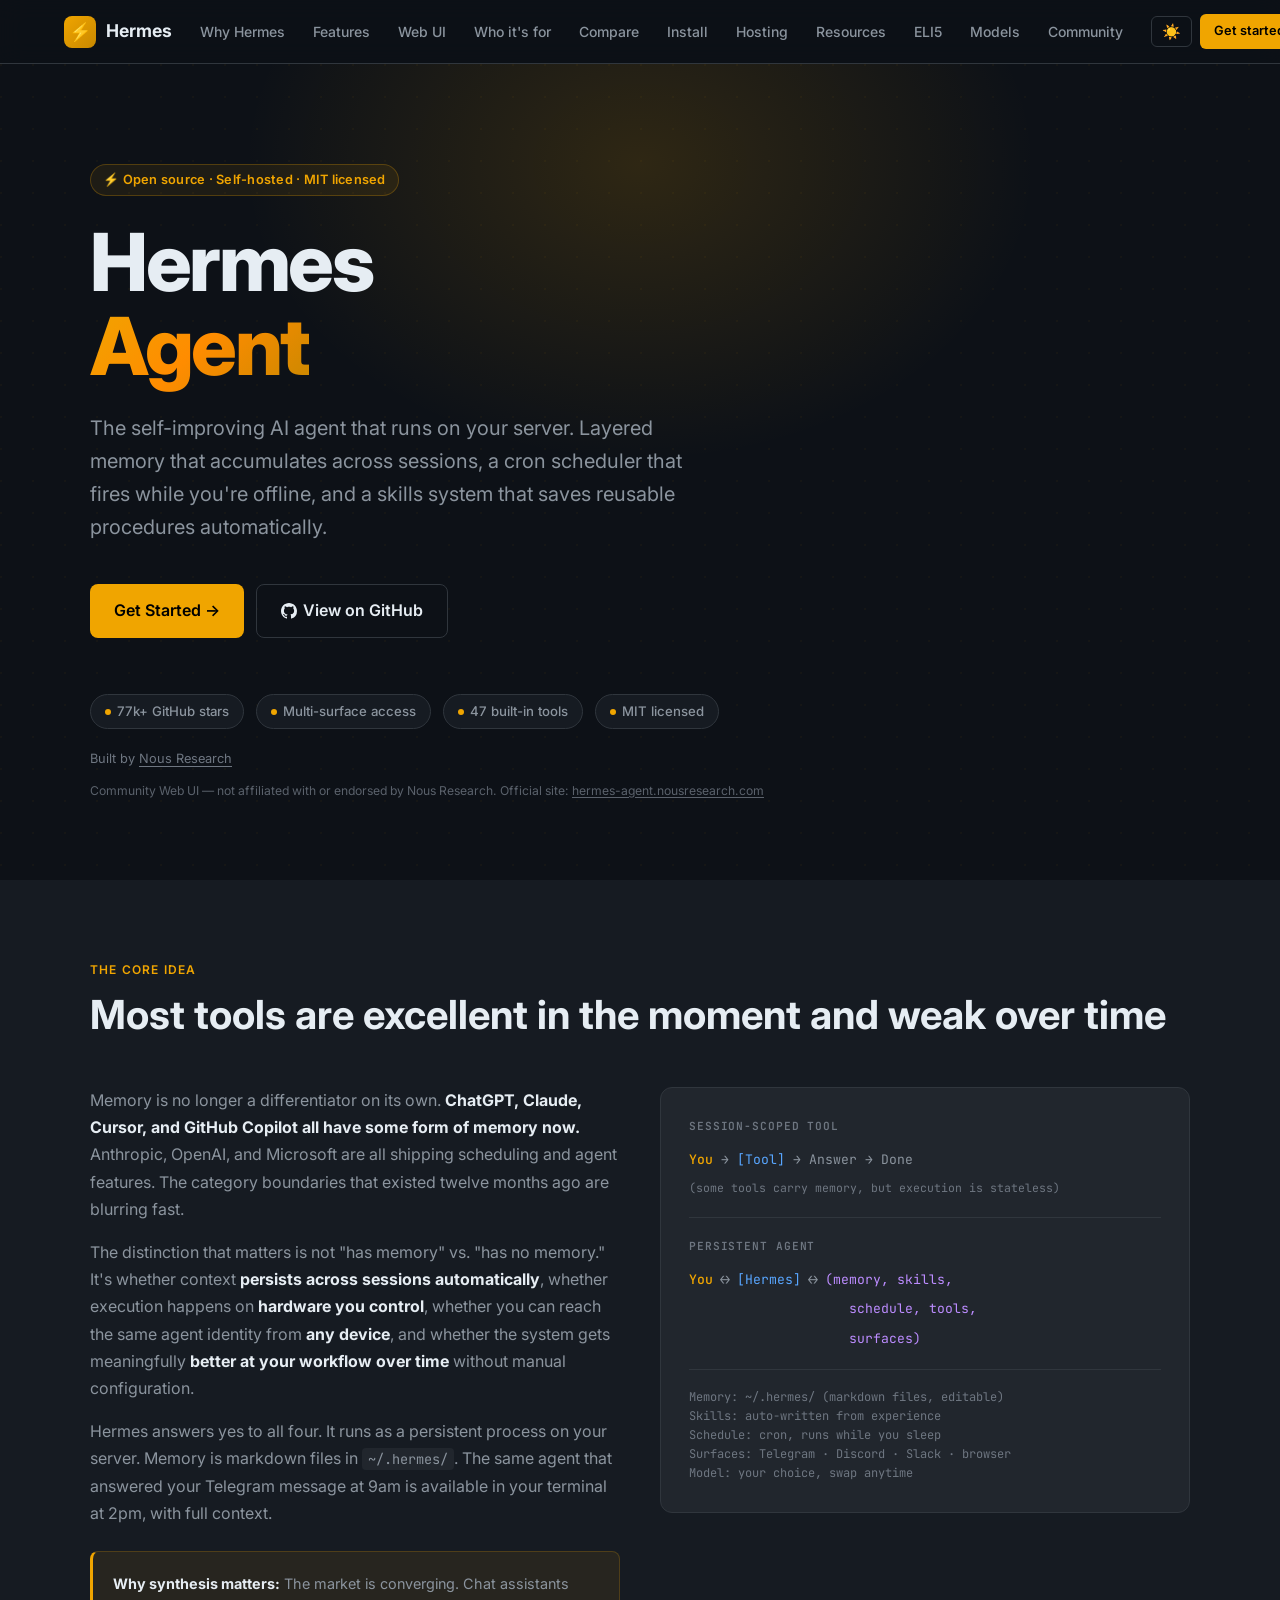
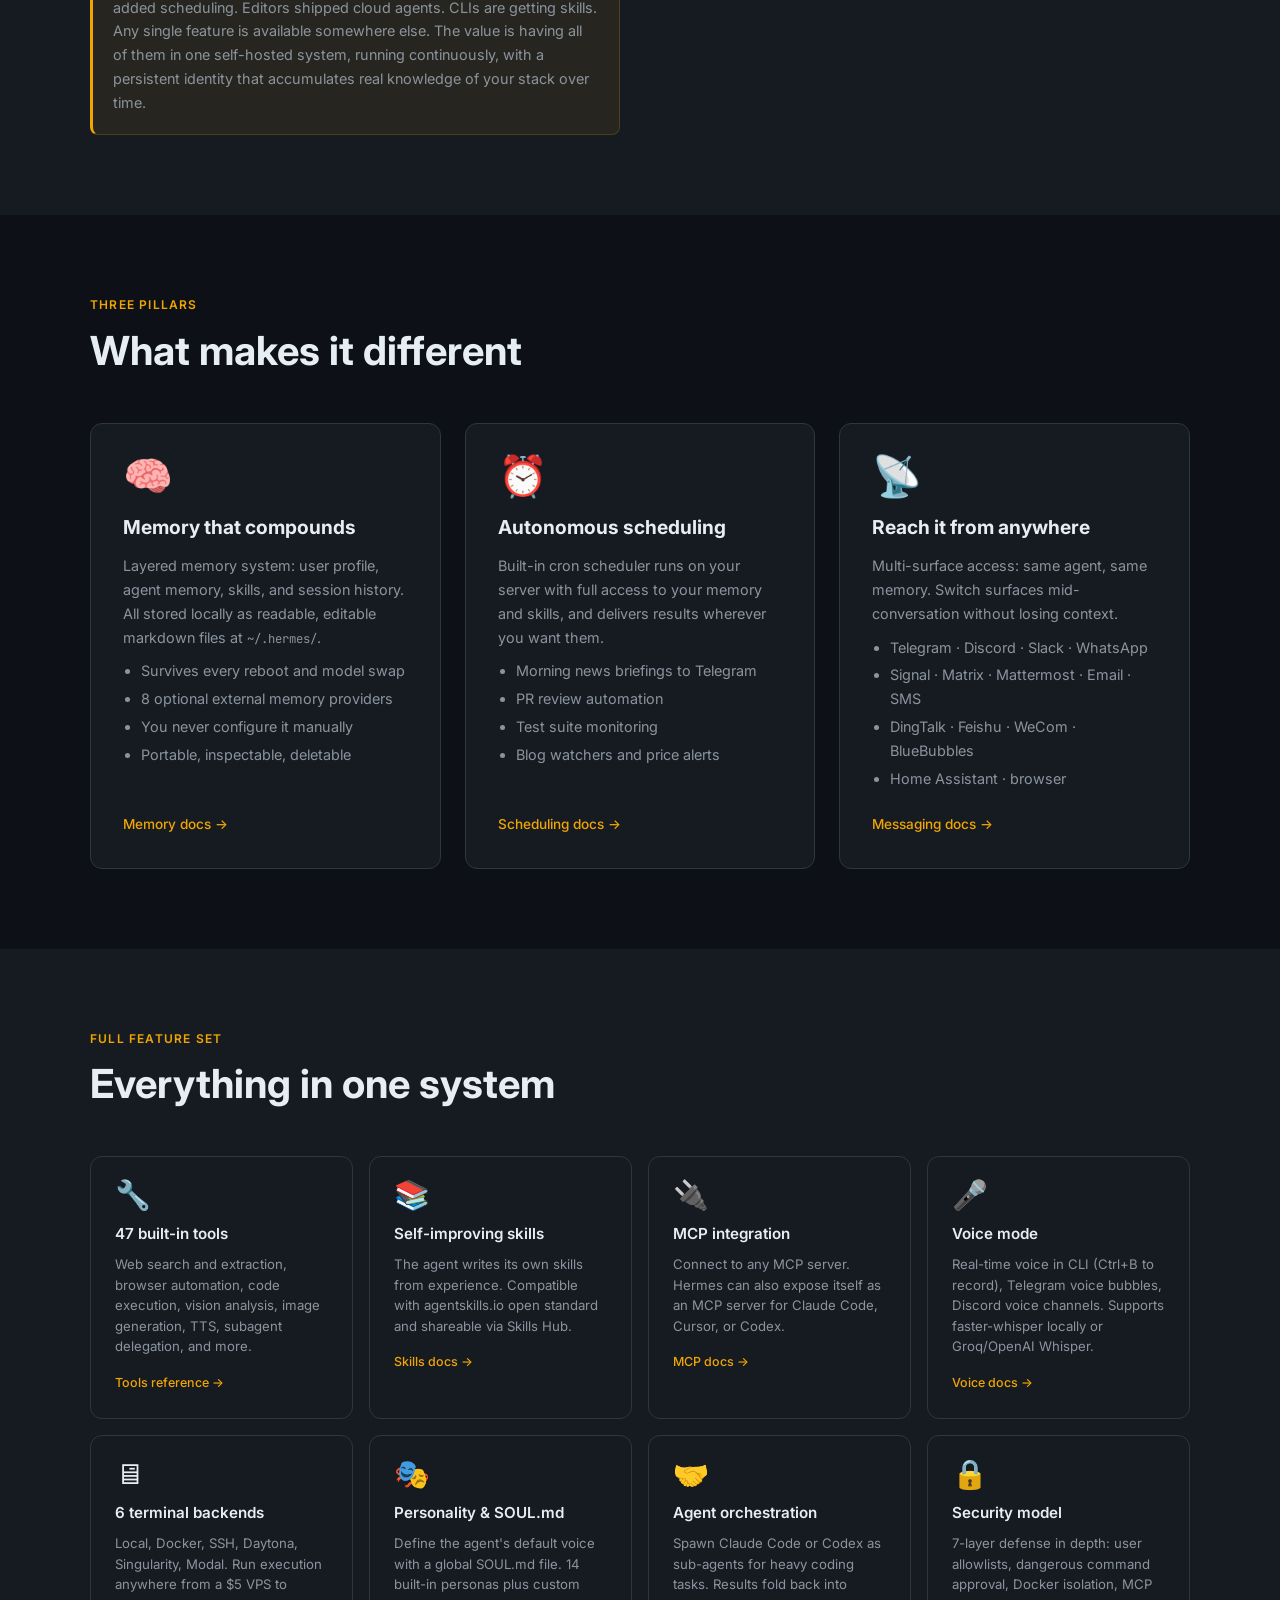
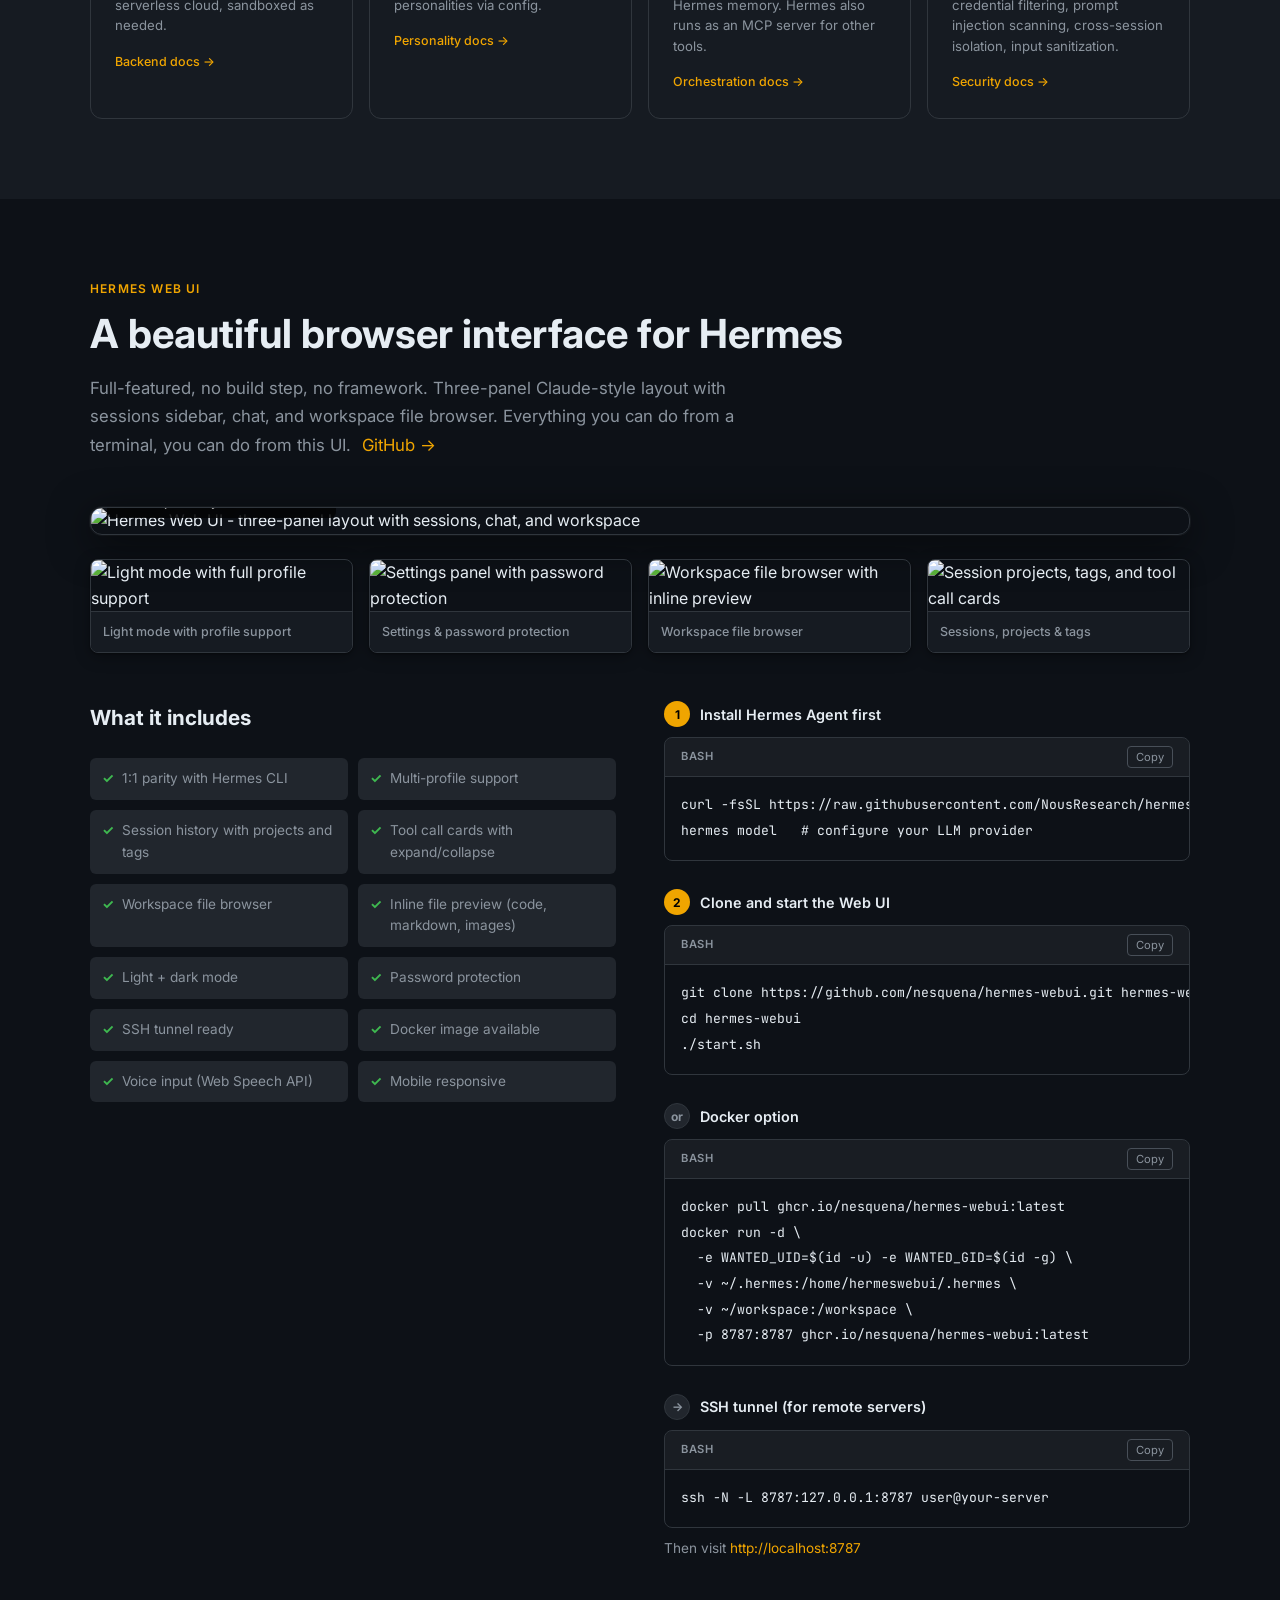
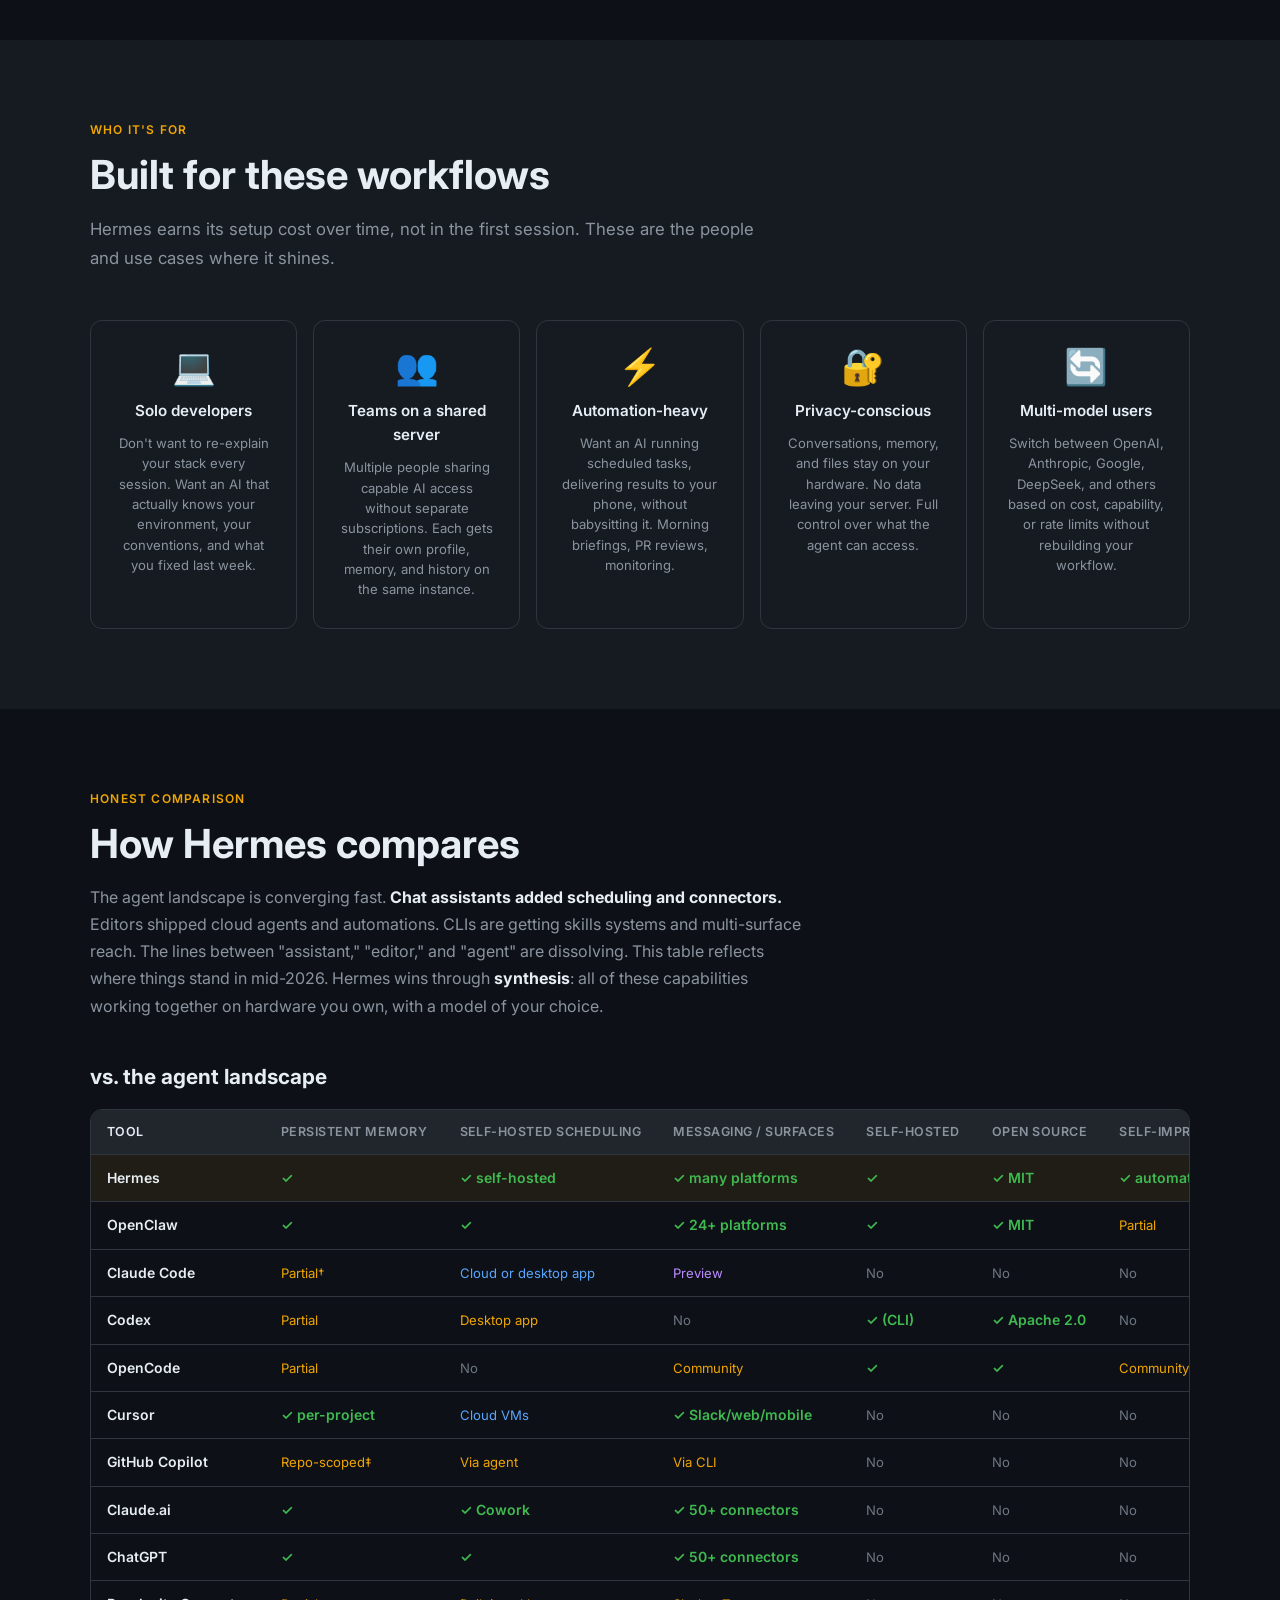
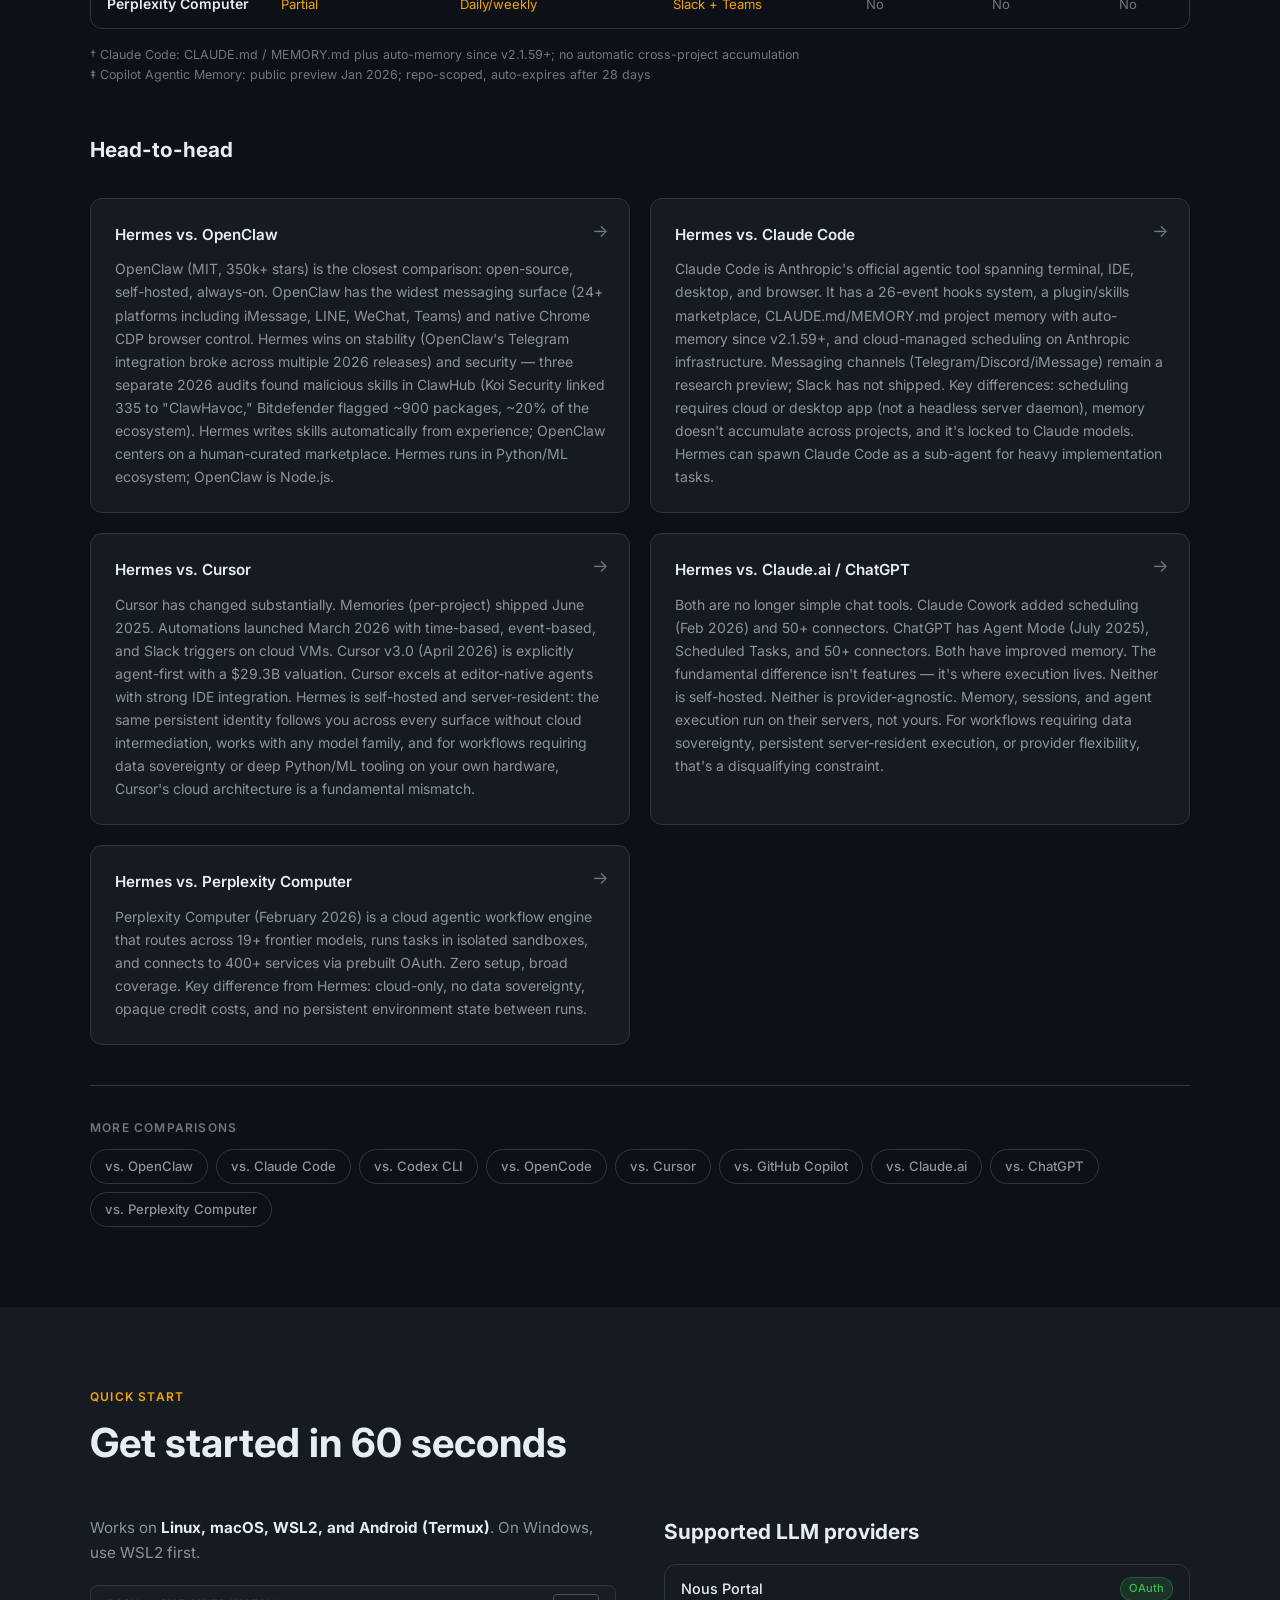
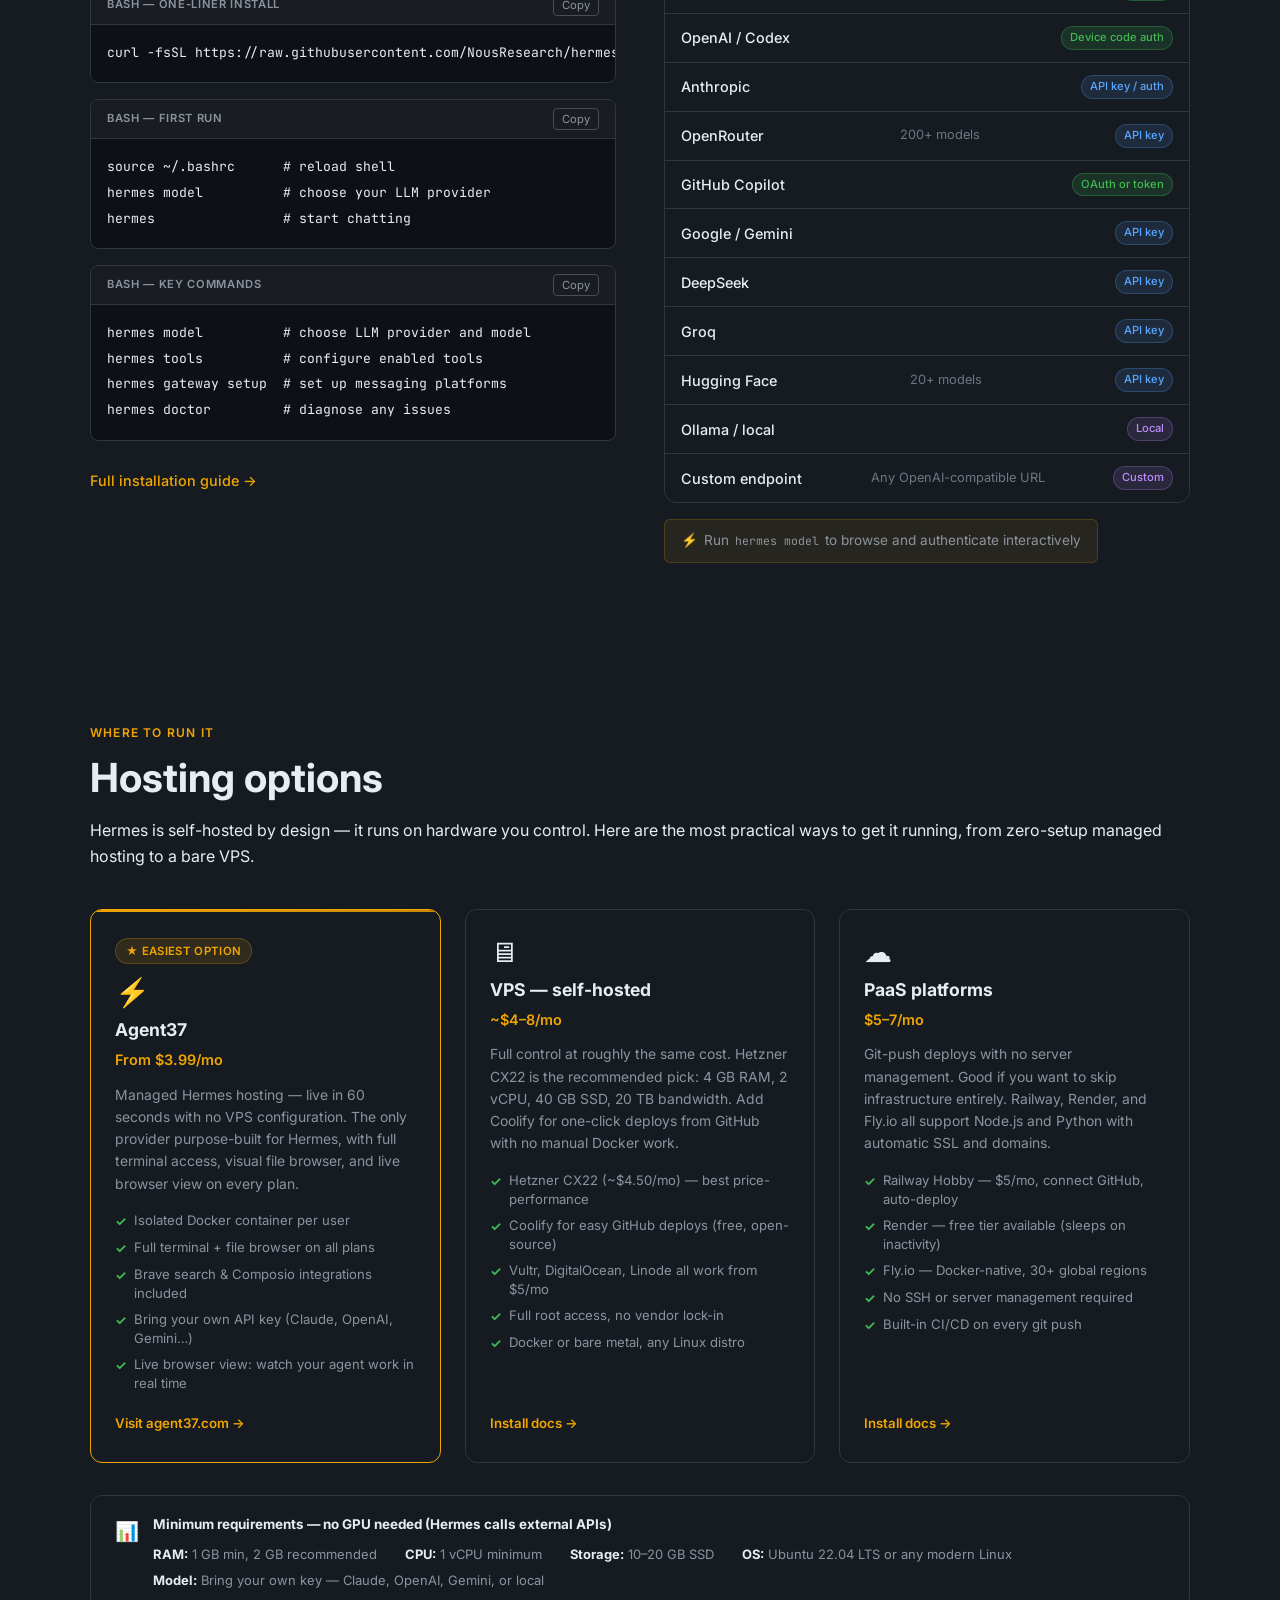
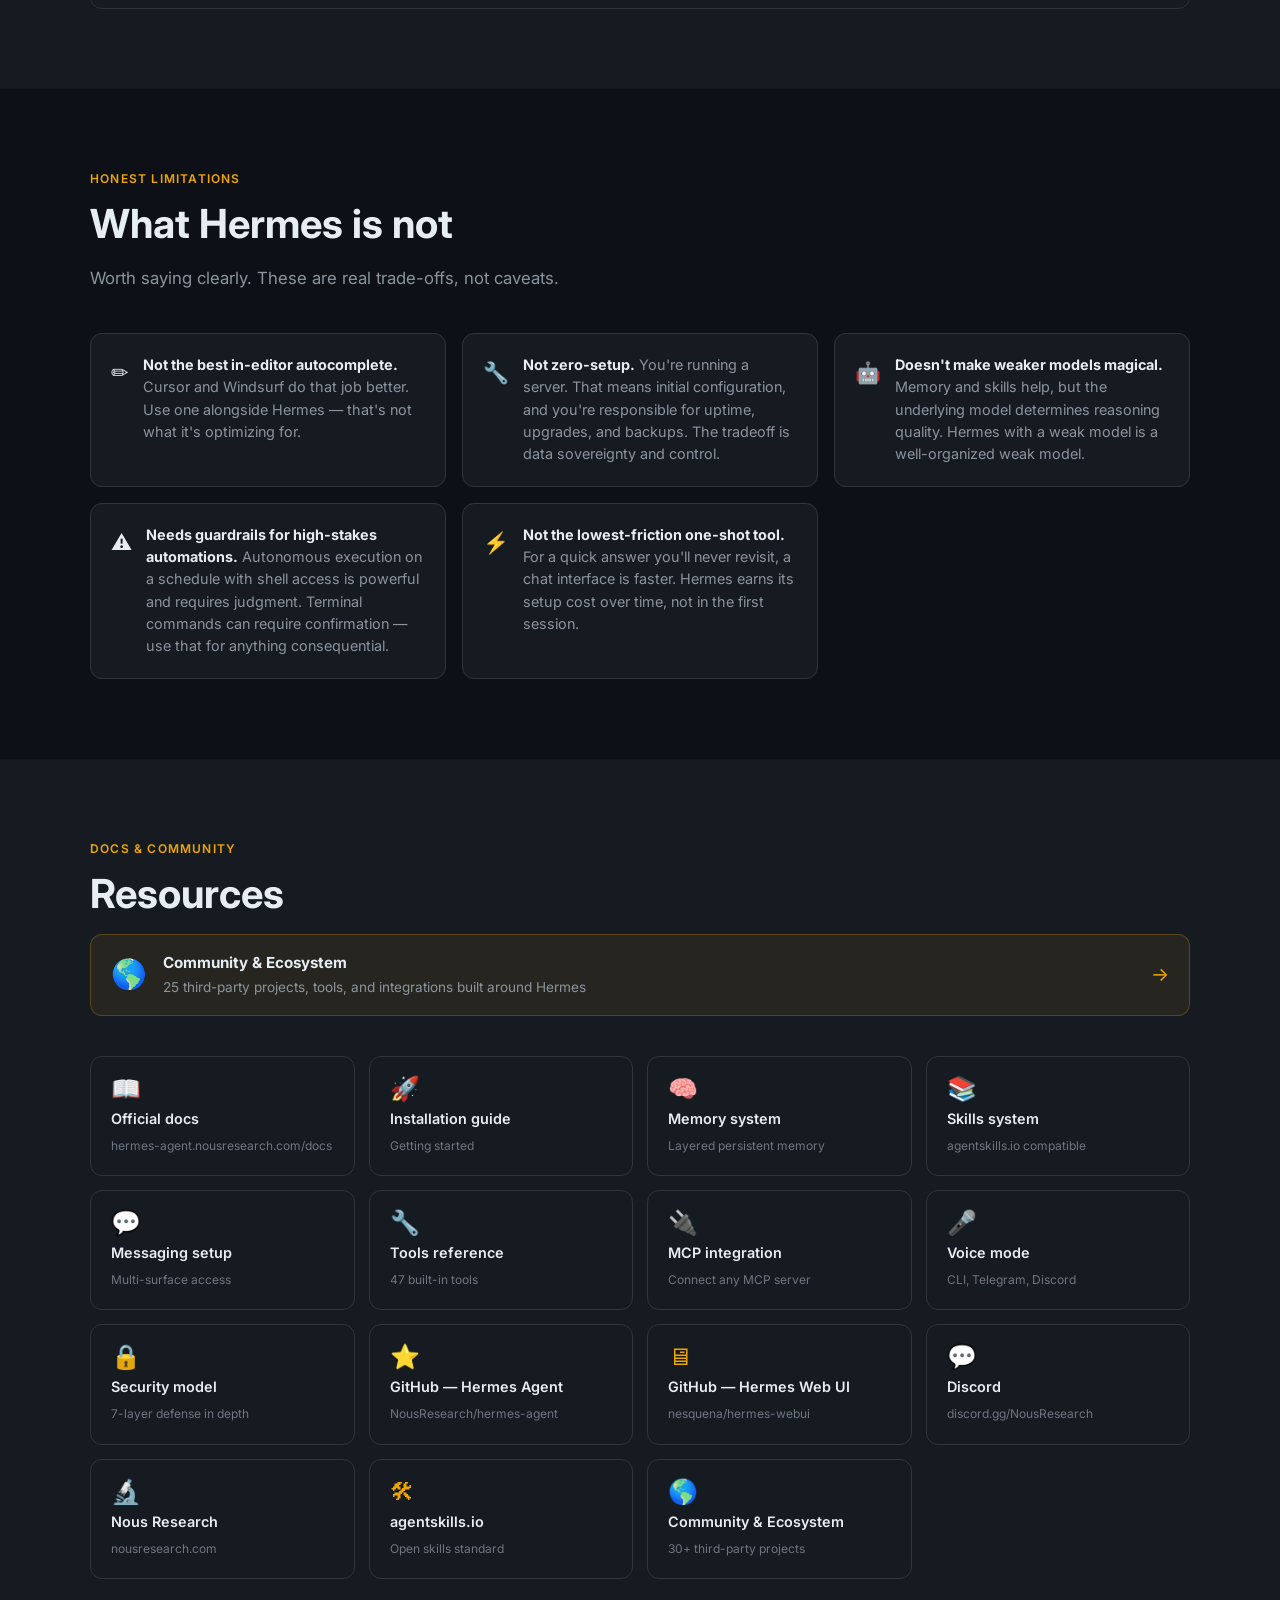
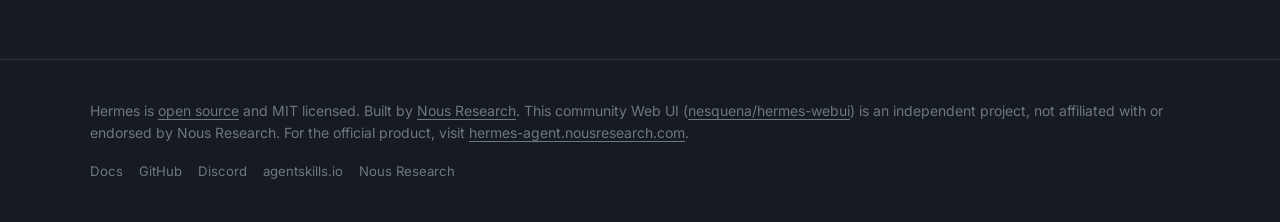
==== index.html @ d598577c "gh-pages: update star counts, add 3 new projects, fix models rankings index.html: - Hero badge: 56k+" ====
<!DOCTYPE html>
<html lang="en" data-theme="dark">
<head>
  <script>
    // Canonical URL: strip trailing index.html so links always show the clean path
    (function(){
      var p = window.location.pathname;
      if (p.endsWith('/index.html')) {
        var clean = p.slice(0, p.length - 'index.html'.length);
        window.history.replaceState(null, '', clean + window.location.search + window.location.hash);
      }
    })();
  </script>
  <meta charset="UTF-8" />
  <meta name="viewport" content="width=device-width, initial-scale=1.0" />
  <title>Hermes — Community Web UI</title>
  <meta name="description" content="Persistent memory, autonomous scheduling, and multi-surface access — all on hardware you control. Open source, self-hosted AI agent." />
  <meta property="og:title" content="Hermes — Community Web UI (unofficial)" />
  <meta property="og:description" content="Persistent memory, autonomous scheduling, and multi-surface access — all on hardware you control." />
  <meta property="og:type" content="website" />
  <meta property="og:url" content="https://nesquena.github.io/hermes-webui/" />
  <meta property="og:image" content="https://nesquena.github.io/hermes-webui/images/ui-hero.png" />
  <meta name="twitter:card" content="summary_large_image" />
  <meta name="twitter:title" content="Hermes — The self-improving AI agent" />
  <meta name="twitter:description" content="Persistent memory, autonomous scheduling, and multi-surface access — all on hardware you control." />
  <meta name="twitter:image" content="https://nesquena.github.io/hermes-webui/images/ui-hero.png" />
  <meta name="theme-color" content="#0d1117" media="(prefers-color-scheme: dark)" />
  <meta name="theme-color" content="#ffffff" media="(prefers-color-scheme: light)" />
  <link rel="icon" href="data:image/svg+xml,<svg xmlns='http://www.w3.org/2000/svg' viewBox='0 0 100 100'><text y='.9em' font-size='90'>⚡</text></svg>" />
  <link rel="canonical" href="https://nesquena.github.io/hermes-webui/" />
  <link rel="preconnect" href="https://fonts.googleapis.com" />
  <link rel="preconnect" href="https://fonts.gstatic.com" crossorigin />
  <link href="https://fonts.googleapis.com/css2?family=Inter:wght@300;400;500;600;700;800&family=JetBrains+Mono:wght@400;500&display=swap" rel="stylesheet" />
  <link rel="stylesheet" href="https://cdnjs.cloudflare.com/ajax/libs/highlight.js/11.9.0/styles/github-dark.min.css" id="hljs-theme" />
  <script src="https://cdnjs.cloudflare.com/ajax/libs/highlight.js/11.9.0/highlight.min.js"></script>
  <script src="https://cdnjs.cloudflare.com/ajax/libs/highlight.js/11.9.0/languages/bash.min.js"></script>
  <style>
    /* ===== CSS VARIABLES ===== */
    :root {
      --bg-primary: #0d1117;
      --bg-secondary: #161b22;
      --bg-tertiary: #21262d;
      --bg-card: #161b22;
      --bg-card-hover: #1c2128;
      --border: #30363d;
      --border-hover: #484f58;
      --text-primary: #e6edf3;
      --text-secondary: #8b949e;
      --text-muted: #6e7681;
      --accent: #f0a500;
      --accent-dim: #c88800;
      --accent-glow: rgba(240, 165, 0, 0.15);
      --accent-subtle: rgba(240, 165, 0, 0.08);
      --green: #3fb950;
      --red: #f85149;
      --blue: #58a6ff;
      --purple: #bc8cff;
      --nav-height: 64px;
      --radius: 8px;
      --radius-lg: 12px;
      --shadow: 0 1px 3px rgba(0,0,0,0.4), 0 4px 16px rgba(0,0,0,0.3);
      --shadow-lg: 0 8px 32px rgba(0,0,0,0.5);
      --shadow-screenshot: 0 8px 40px rgba(0,0,0,0.6), 0 0 0 1px rgba(255,255,255,0.05);
    }

    [data-theme="light"] {
      --bg-primary: #ffffff;
      --bg-secondary: #f6f8fa;
      --bg-tertiary: #eaeef2;
      --bg-card: #ffffff;
      --bg-card-hover: #f6f8fa;
      --border: #d0d7de;
      --border-hover: #9198a1;
      --text-primary: #1f2328;
      --text-secondary: #656d76;
      --text-muted: #9198a1;
      --accent: #c07800;
      --accent-dim: #a06000;
      --accent-glow: rgba(192, 120, 0, 0.12);
      --accent-subtle: rgba(192, 120, 0, 0.06);
      --green: #1a7f37;
      --red: #cf222e;
      --blue: #0969da;
      --purple: #7c3aed;
      --shadow: 0 1px 3px rgba(0,0,0,0.1), 0 4px 16px rgba(0,0,0,0.06);
      --shadow-lg: 0 8px 32px rgba(0,0,0,0.12);
      --shadow-screenshot: 0 8px 40px rgba(0,0,0,0.15), 0 0 0 1px rgba(0,0,0,0.06);
    }

    /* ===== RESET & BASE ===== */
    *, *::before, *::after { box-sizing: border-box; margin: 0; padding: 0; }
    html { scroll-behavior: smooth; font-size: 16px; overflow-x: hidden; }
    body {
      font-family: 'Inter', -apple-system, BlinkMacSystemFont, 'Segoe UI', sans-serif;
      background: var(--bg-primary);
      color: var(--text-primary);
      line-height: 1.6;
      transition: background 0.2s ease, color 0.2s ease;
      -webkit-font-smoothing: antialiased;
    }
    a { color: var(--accent); text-decoration: none; transition: color 0.15s; }
    a:hover { color: var(--accent-dim); }
    img { max-width: 100%; }

    /* ===== SCROLLBAR ===== */
    ::-webkit-scrollbar { width: 6px; height: 6px; }
    ::-webkit-scrollbar-track { background: var(--bg-secondary); }
    ::-webkit-scrollbar-thumb { background: var(--border); border-radius: 3px; }
    ::-webkit-scrollbar-thumb:hover { background: var(--border-hover); }

    /* ===== NAVIGATION ===== */
    #nav {
      position: fixed;
      top: 0; left: 0; right: 0;
      height: var(--nav-height);
      background: rgba(13, 17, 23, 0.92);
      backdrop-filter: blur(12px);
      -webkit-backdrop-filter: blur(12px);
      border-bottom: 1px solid var(--border);
      z-index: 1000;
      transition: background 0.2s;
    }
    [data-theme="light"] #nav {
      background: rgba(255,255,255,0.92);
    }
    .nav-inner {
      max-width: 1200px;
      margin: 0 auto;
      padding: 0 24px;
      height: 100%;
      display: flex;
      align-items: center;
      justify-content: space-between;
      gap: 16px;
    }
    .nav-logo {
      display: flex;
      align-items: center;
      gap: 10px;
      font-weight: 700;
      font-size: 1.1rem;
      color: var(--text-primary);
      text-decoration: none;
      flex-shrink: 0;
    }
    .nav-logo-icon {
      width: 32px; height: 32px;
      background: linear-gradient(135deg, var(--accent), var(--accent-dim));
      border-radius: 8px;
      display: flex;
      align-items: center;
      justify-content: center;
      font-size: 18px;
      line-height: 1;
    }
    .nav-links {
      display: flex;
      align-items: center;
      gap: 4px;
      list-style: none;
    }
    .nav-links a {
      color: var(--text-secondary);
      font-size: 0.875rem;
      font-weight: 500;
      padding: 6px 12px;
      border-radius: 6px;
      transition: color 0.15s, background 0.15s;
      white-space: nowrap;
    }
    .nav-links a:hover {
      color: var(--text-primary);
      background: var(--bg-tertiary);
    }
    .nav-actions {
      display: flex;
      align-items: center;
      gap: 8px;
      flex-shrink: 0;
    }
    .btn-theme {
      background: none;
      border: 1px solid var(--border);
      color: var(--text-secondary);
      cursor: pointer;
      padding: 7px 10px;
      border-radius: 6px;
      font-size: 15px;
      line-height: 1;
      transition: border-color 0.15s, color 0.15s, background 0.15s;
    }
    .btn-theme:hover {
      border-color: var(--border-hover);
      color: var(--text-primary);
      background: var(--bg-tertiary);
    }
    .btn-nav-cta {
      background: var(--accent);
      color: #000;
      font-size: 0.8rem;
      font-weight: 600;
      padding: 7px 14px;
      border-radius: 6px;
      border: none;
      cursor: pointer;
      text-decoration: none;
      display: inline-block;
      transition: background 0.15s, transform 0.1s;
      white-space: nowrap;
    }
    .btn-nav-cta:hover { background: var(--accent-dim); color: #000; transform: translateY(-1px); }

    /* Hamburger */
    .hamburger {
      display: none;
      flex-direction: column;
      gap: 5px;
      cursor: pointer;
      padding: 6px;
      border: 1px solid var(--border);
      border-radius: 6px;
      background: none;
      transition: border-color 0.15s;
    }
    .hamburger:hover { border-color: var(--border-hover); }
    .hamburger span {
      display: block;
      width: 20px; height: 2px;
      background: var(--text-secondary);
      border-radius: 2px;
      transition: transform 0.2s, opacity 0.2s;
    }
    .hamburger.open span:nth-child(1) { transform: translateY(7px) rotate(45deg); }
    .hamburger.open span:nth-child(2) { opacity: 0; }
    .hamburger.open span:nth-child(3) { transform: translateY(-7px) rotate(-45deg); }

    /* Mobile menu */
    #mobile-menu {
      display: none;
      position: fixed;
      top: var(--nav-height);
      left: 0; right: 0;
      background: var(--bg-secondary);
      border-bottom: 1px solid var(--border);
      padding: 16px 24px;
      z-index: 999;
      flex-direction: column;
      gap: 4px;
    }
    #mobile-menu.open { display: flex; }
    #mobile-menu a {
      color: var(--text-secondary);
      font-size: 0.95rem;
      font-weight: 500;
      padding: 10px 12px;
      border-radius: 6px;
      transition: color 0.15s, background 0.15s;
    }
    #mobile-menu a:hover {
      color: var(--text-primary);
      background: var(--bg-tertiary);
    }

    /* ===== LAYOUT ===== */
    main { padding-top: var(--nav-height); }
    .section {
      padding: 80px 24px;
    }
    .section-alt { background: var(--bg-secondary); }
    .container {
      max-width: 1100px;
      margin: 0 auto;
    }
    .section-label {
      font-size: 0.75rem;
      font-weight: 600;
      letter-spacing: 0.1em;
      text-transform: uppercase;
      color: var(--accent);
      margin-bottom: 12px;
    }
    .section-title {
      font-size: clamp(1.75rem, 4vw, 2.5rem);
      font-weight: 700;
      line-height: 1.2;
      color: var(--text-primary);
      margin-bottom: 16px;
    }
    .section-body {
      font-size: 1.05rem;
      color: var(--text-secondary);
      max-width: 680px;
      line-height: 1.7;
    }

    /* ===== HERO ===== */
    #hero {
      padding: 100px 24px 80px;
      background: var(--bg-primary);
      position: relative;
      overflow: hidden;
    }
    #hero::before {
      content: '';
      position: absolute;
      top: -200px; left: 50%;
      transform: translateX(-50%);
      width: 800px; height: 600px;
      background: radial-gradient(ellipse at center, var(--accent-glow) 0%, transparent 70%);
      pointer-events: none;
    }
    /* Subtle grid pattern */
    #hero::after {
      content: '';
      position: absolute;
      inset: 0;
      background-image: radial-gradient(circle at 1px 1px, rgba(240, 165, 0, 0.04) 1px, transparent 0);
      background-size: 32px 32px;
      pointer-events: none;
    }
    [data-theme="light"] #hero::after {
      background-image: radial-gradient(circle at 1px 1px, rgba(192, 120, 0, 0.06) 1px, transparent 0);
    }
    .hero-inner {
      max-width: 1100px;
      margin: 0 auto;
      position: relative;
      z-index: 1;
    }
    .hero-eyebrow {
      display: inline-flex;
      align-items: center;
      gap: 8px;
      background: var(--accent-subtle);
      border: 1px solid rgba(240, 165, 0, 0.25);
      color: var(--accent);
      font-size: 0.8rem;
      font-weight: 600;
      padding: 5px 12px;
      border-radius: 100px;
      margin-bottom: 24px;
      letter-spacing: 0.02em;
    }
    .hero-title {
      font-size: clamp(2.8rem, 7vw, 5rem);
      font-weight: 800;
      line-height: 1.05;
      letter-spacing: -0.03em;
      color: var(--text-primary);
      margin-bottom: 24px;
    }
    .hero-title .accent {
      background: linear-gradient(135deg, var(--accent) 0%, #ff8c00 50%, var(--accent-dim) 100%);
      -webkit-background-clip: text;
      -webkit-text-fill-color: transparent;
      background-clip: text;
    }
    .hero-sub {
      font-size: clamp(1.05rem, 2.5vw, 1.25rem);
      color: var(--text-secondary);
      max-width: 620px;
      line-height: 1.65;
      margin-bottom: 40px;
    }
    .hero-ctas {
      display: flex;
      flex-wrap: wrap;
      gap: 12px;
      margin-bottom: 56px;
    }
    .btn-primary {
      display: inline-flex;
      align-items: center;
      gap: 6px;
      background: var(--accent);
      color: #000;
      font-weight: 600;
      font-size: 1rem;
      padding: 13px 24px;
      border-radius: 8px;
      transition: background 0.15s, transform 0.1s, box-shadow 0.15s;
      box-shadow: 0 0 0 0 var(--accent-glow);
    }
    .btn-primary:hover {
      background: var(--accent-dim);
      color: #000;
      transform: translateY(-2px);
      box-shadow: 0 0 24px var(--accent-glow);
    }
    .btn-secondary {
      display: inline-flex;
      align-items: center;
      gap: 6px;
      background: transparent;
      color: var(--text-primary);
      font-weight: 600;
      font-size: 1rem;
      padding: 13px 24px;
      border-radius: 8px;
      border: 1px solid var(--border);
      transition: border-color 0.15s, background 0.15s, transform 0.1s;
    }
    .btn-secondary:hover {
      border-color: var(--border-hover);
      background: var(--bg-tertiary);
      color: var(--text-primary);
      transform: translateY(-2px);
    }
    .hero-stats {
      display: flex;
      flex-wrap: wrap;
      gap: 12px;
    }
    .stat-badge {
      display: inline-flex;
      align-items: center;
      gap: 6px;
      background: var(--bg-secondary);
      border: 1px solid var(--border);
      color: var(--text-secondary);
      font-size: 0.825rem;
      font-weight: 500;
      padding: 6px 14px;
      border-radius: 100px;
    }
    .stat-badge .dot {
      width: 6px; height: 6px;
      background: var(--accent);
      border-radius: 50%;
      flex-shrink: 0;
    }
    .hero-credit {
      margin-top: 20px;
      font-size: 0.8rem;
      color: var(--text-muted);
    }
    .hero-credit a { color: var(--text-muted); text-decoration: underline; text-underline-offset: 3px; }
    .hero-credit a:hover { color: var(--text-secondary); }
    .hero-community-note {
      display: block;
      margin-top: 12px;
      font-size: 0.76rem;
      color: var(--text-muted);
      line-height: 1.5;
      opacity: 0.8;
    }
    .hero-community-note a { color: var(--text-muted); text-decoration: underline; text-underline-offset: 2px; }
    .hero-community-note a:hover { color: var(--text-secondary); opacity: 1; }

    /* ===== WHY HERMES ===== */
    .why-grid {
      display: grid;
      grid-template-columns: 1fr 1fr;
      gap: 40px;
      align-items: start;
      margin-top: 48px;
    }
    .why-text p {
      color: var(--text-secondary);
      margin-bottom: 16px;
      font-size: 1rem;
      line-height: 1.7;
    }
    .why-text p strong { color: var(--text-primary); }
    .why-diagram {
      background: var(--bg-tertiary);
      border: 1px solid var(--border);
      border-radius: var(--radius-lg);
      padding: 28px;
      font-family: 'JetBrains Mono', monospace;
      font-size: 0.82rem;
      color: var(--text-secondary);
      line-height: 1.8;
      position: sticky;
      top: calc(var(--nav-height) + 24px);
    }
    .why-diagram .label {
      font-size: 0.7rem;
      font-weight: 600;
      letter-spacing: 0.08em;
      text-transform: uppercase;
      color: var(--text-muted);
      margin-bottom: 12px;
    }
    .why-diagram .line { margin-bottom: 6px; }
    .why-diagram .line .kw { color: var(--accent); font-weight: 500; }
    .why-diagram .line .bracket { color: var(--blue); }
    .why-diagram .line .paren { color: var(--purple); }
    .why-diagram .divider {
      border: none;
      border-top: 1px solid var(--border);
      margin: 18px 0;
    }
    .convergence-note {
      margin-top: 24px;
      padding: 20px;
      background: var(--accent-subtle);
      border: 1px solid rgba(240, 165, 0, 0.2);
      border-left: 3px solid var(--accent);
      border-radius: var(--radius);
      font-size: 0.9rem;
      color: var(--text-secondary);
      line-height: 1.65;
    }
    .convergence-note strong { color: var(--text-primary); }

    /* ===== PILLARS ===== */
    .pillars-grid {
      display: grid;
      grid-template-columns: repeat(3, 1fr);
      gap: 24px;
      margin-top: 48px;
    }
    .pillar-card {
      background: var(--bg-card);
      border: 1px solid var(--border);
      border-radius: var(--radius-lg);
      padding: 32px;
      transition: border-color 0.2s, background 0.2s, transform 0.2s, box-shadow 0.2s;
      display: flex;
      flex-direction: column;
      gap: 0;
      position: relative;
      overflow: hidden;
    }
    .pillar-card::before {
      content: '';
      position: absolute;
      top: 0; left: 0; right: 0;
      height: 3px;
      background: linear-gradient(90deg, var(--accent), var(--accent-dim));
      opacity: 0;
      transition: opacity 0.2s;
    }
    .pillar-card:hover {
      border-color: var(--accent);
      background: var(--bg-card-hover);
      transform: translateY(-4px);
      box-shadow: 0 8px 32px rgba(240, 165, 0, 0.1);
    }
    .pillar-card:hover::before { opacity: 1; }
    .pillar-icon {
      font-size: 2.5rem;
      margin-bottom: 16px;
      line-height: 1;
    }
    .pillar-title {
      font-size: 1.2rem;
      font-weight: 700;
      color: var(--text-primary);
      margin-bottom: 12px;
    }
    .pillar-body {
      color: var(--text-secondary);
      font-size: 0.9rem;
      line-height: 1.65;
      flex: 1;
      margin-bottom: 20px;
    }
    .pillar-body ul {
      margin: 10px 0 0 0;
      padding-left: 18px;
    }
    .pillar-body li { margin-bottom: 4px; }
    .pillar-link {
      display: inline-flex;
      align-items: center;
      gap: 5px;
      color: var(--accent);
      font-size: 0.85rem;
      font-weight: 500;
      margin-top: auto;
    }
    .pillar-link:hover { gap: 8px; }

    /* ===== FEATURE GRID ===== */
    .feature-grid {
      display: grid;
      grid-template-columns: repeat(4, 1fr);
      gap: 16px;
      margin-top: 48px;
    }
    .feature-tile {
      background: var(--bg-card);
      border: 1px solid var(--border);
      border-radius: var(--radius-lg);
      padding: 24px;
      transition: border-color 0.2s, background 0.2s, transform 0.15s;
    }
    .feature-tile:hover {
      border-color: var(--border-hover);
      background: var(--bg-card-hover);
      transform: translateY(-2px);
    }
    .feature-icon { font-size: 1.8rem; margin-bottom: 12px; line-height: 1; }
    .feature-title {
      font-size: 0.95rem;
      font-weight: 600;
      color: var(--text-primary);
      margin-bottom: 8px;
    }
    .feature-body {
      color: var(--text-secondary);
      font-size: 0.825rem;
      line-height: 1.55;
      margin-bottom: 12px;
    }
    .feature-link {
      color: var(--accent);
      font-size: 0.78rem;
      font-weight: 500;
    }

    /* ===== WEB UI SHOWCASE ===== */
    .showcase-hero {
      margin-top: 48px;
      border-radius: var(--radius-lg);
      overflow: hidden;
      box-shadow: var(--shadow-screenshot);
      border: 1px solid var(--border);
      position: relative;
    }
    .showcase-hero img {
      display: block;
      width: 100%;
      height: auto;
    }
    .showcase-hero-label {
      position: absolute;
      bottom: 16px;
      left: 16px;
      background: rgba(0, 0, 0, 0.75);
      backdrop-filter: blur(8px);
      -webkit-backdrop-filter: blur(8px);
      color: #fff;
      font-size: 0.8rem;
      font-weight: 500;
      padding: 6px 14px;
      border-radius: 6px;
    }
    [data-theme="light"] .showcase-hero-label {
      background: rgba(255, 255, 255, 0.85);
      color: var(--text-primary);
    }
    .showcase-gallery {
      display: grid;
      grid-template-columns: repeat(4, 1fr);
      gap: 16px;
      margin-top: 24px;
    }
    .showcase-thumb {
      border-radius: var(--radius);
      overflow: hidden;
      border: 1px solid var(--border);
      box-shadow: var(--shadow);
      transition: transform 0.2s, border-color 0.2s, box-shadow 0.2s;
      cursor: pointer;
      position: relative;
    }
    .showcase-thumb:hover {
      transform: translateY(-4px);
      border-color: var(--accent);
      box-shadow: 0 8px 24px rgba(240, 165, 0, 0.12);
    }
    .showcase-thumb img {
      display: block;
      width: 100%;
      height: auto;
    }
    .showcase-thumb-caption {
      padding: 10px 12px;
      background: var(--bg-card);
      font-size: 0.78rem;
      font-weight: 500;
      color: var(--text-secondary);
      border-top: 1px solid var(--border);
    }

    .webui-layout {
      display: grid;
      grid-template-columns: 1fr 1fr;
      gap: 48px;
      align-items: start;
      margin-top: 48px;
    }
    .webui-layout > * { min-width: 0; }
    .webui-features {
      display: grid;
      grid-template-columns: 1fr 1fr;
      gap: 10px;
      margin-top: 24px;
    }
    .webui-feature-item {
      display: flex;
      align-items: flex-start;
      gap: 8px;
      padding: 10px 12px;
      background: var(--bg-tertiary);
      border-radius: 6px;
      font-size: 0.85rem;
      color: var(--text-secondary);
    }
    .webui-feature-item::before {
      content: '\2713';
      color: var(--green);
      font-weight: 700;
      flex-shrink: 0;
    }
    .webui-steps { display: flex; flex-direction: column; gap: 20px; }
    .step-header {
      display: flex;
      align-items: center;
      gap: 10px;
      margin-bottom: 10px;
    }
    .step-num {
      width: 26px; height: 26px;
      background: var(--accent);
      color: #000;
      font-size: 0.75rem;
      font-weight: 700;
      border-radius: 50%;
      display: flex;
      align-items: center;
      justify-content: center;
      flex-shrink: 0;
    }
    .step-title {
      font-size: 0.9rem;
      font-weight: 600;
      color: var(--text-primary);
    }

    /* ===== WHO IS IT FOR ===== */
    .persona-grid {
      display: grid;
      grid-template-columns: repeat(5, 1fr);
      gap: 16px;
      margin-top: 48px;
    }
    .persona-card {
      background: var(--bg-card);
      border: 1px solid var(--border);
      border-radius: var(--radius-lg);
      padding: 28px 24px;
      transition: border-color 0.2s, transform 0.2s, box-shadow 0.2s;
      text-align: center;
    }
    .persona-card:hover {
      border-color: var(--accent);
      transform: translateY(-3px);
      box-shadow: 0 8px 24px rgba(240, 165, 0, 0.08);
    }
    .persona-icon {
      font-size: 2.2rem;
      margin-bottom: 14px;
      line-height: 1;
    }
    .persona-title {
      font-size: 0.95rem;
      font-weight: 600;
      color: var(--text-primary);
      margin-bottom: 10px;
    }
    .persona-body {
      font-size: 0.82rem;
      color: var(--text-secondary);
      line-height: 1.55;
    }

    /* ===== CODE BLOCKS ===== */
    .code-wrap {
      position: relative;
      border-radius: var(--radius);
      overflow: hidden;
      background: #0d1117;
      border: 1px solid var(--border);
      margin: 8px 0;
    }
    /* Code blocks always dark — switching to github.min.css light causes invisible text on dark bg */
    [data-theme="light"] .code-wrap {
      background: #0d1117;
      border-color: #30363d;
    }
    .code-header {
      display: flex;
      align-items: center;
      justify-content: space-between;
      padding: 8px 16px;
      background: rgba(255,255,255,0.05);
      border-bottom: 1px solid #30363d;
    }
    .code-lang {
      font-size: 0.7rem;
      font-weight: 600;
      letter-spacing: 0.06em;
      text-transform: uppercase;
      color: #8b949e;
    }
    .copy-btn {
      background: none;
      border: 1px solid #484f58;
      color: #8b949e;
      font-size: 0.7rem;
      padding: 3px 8px;
      border-radius: 4px;
      cursor: pointer;
      transition: color 0.15s, border-color 0.15s;
      font-family: inherit;
    }
    .copy-btn:hover { color: #e6edf3; border-color: #8b949e; }
    .copy-btn.copied { color: #3fb950; border-color: #3fb950; }
    .code-wrap pre {
      margin: 0;
      padding: 16px;
      overflow-x: auto;
    }
    .code-wrap code {
      font-family: 'JetBrains Mono', 'Fira Code', 'Consolas', monospace;
      font-size: 0.82rem;
      line-height: 1.6;
    }

    /* ===== COMPARISON ===== */
    .compare-more {
      margin-top: 40px;
      padding-top: 32px;
      border-top: 1px solid var(--border);
    }
    .compare-more-label {
      font-size: 0.75rem;
      font-weight: 600;
      letter-spacing: 0.1em;
      text-transform: uppercase;
      color: var(--text-muted);
      margin-bottom: 12px;
    }
    .compare-more-links {
      display: flex;
      flex-wrap: wrap;
      gap: 8px;
    }
    .compare-pill {
      display: inline-block;
      padding: 6px 14px;
      border: 1px solid var(--border);
      border-radius: 100px;
      font-size: 0.82rem;
      font-weight: 500;
      color: var(--text-secondary);
      transition: border-color 0.15s, color 0.15s, background 0.15s;
    }
    .compare-pill:hover {
      border-color: var(--accent);
      color: var(--accent);
      background: var(--accent-subtle);
    }
    
    .comparison-intro {
      font-size: 1rem;
      color: var(--text-secondary);
      max-width: 720px;
      line-height: 1.7;
      margin-top: 16px;
      margin-bottom: 40px;
    }
    .comparison-intro strong { color: var(--text-primary); }
    .table-wrap {
      overflow-x: auto;
      border-radius: var(--radius-lg);
      border: 1px solid var(--border);
      margin-bottom: 48px;
    }
    table {
      width: 100%;
      border-collapse: collapse;
      font-size: 0.875rem;
    }
    thead th {
      background: var(--bg-tertiary);
      color: var(--text-secondary);
      font-weight: 600;
      font-size: 0.78rem;
      letter-spacing: 0.04em;
      text-transform: uppercase;
      padding: 12px 16px;
      text-align: left;
      border-bottom: 1px solid var(--border);
      white-space: nowrap;
    }
    thead th:first-child { color: var(--text-primary); }
    tbody tr {
      border-bottom: 1px solid var(--border);
      transition: background 0.1s;
    }
    tbody tr:last-child { border-bottom: none; }
    tbody tr:hover { background: var(--bg-card-hover); }
    tbody tr.highlight-row { background: var(--accent-subtle); }
    tbody tr.highlight-row:hover { background: rgba(240, 165, 0, 0.12); }
    tbody td {
      padding: 12px 16px;
      color: var(--text-secondary);
      vertical-align: middle;
    }
    tbody td:first-child {
      font-weight: 600;
      color: var(--text-primary);
      white-space: nowrap;
    }
    .check { color: var(--green); font-weight: 600; }
    .partial { color: var(--accent); font-size: 0.82rem; }
    .cloud { color: var(--blue); font-size: 0.82rem; }
    .no { color: var(--text-muted); font-size: 0.82rem; }
    .prev { color: var(--purple); font-size: 0.82rem; }

    .comparison-cards {
      display: grid;
      grid-template-columns: 1fr 1fr;
      gap: 20px;
      margin-top: 32px;
    }
    .comparison-card {
      background: var(--bg-card);
      border: 1px solid var(--border);
      border-radius: var(--radius-lg);
      padding: 24px;
      transition: border-color 0.2s;
    }
    .comparison-card:hover { border-color: var(--accent); background: var(--bg-card-hover); }
    .comparison-card[role="link"] { position: relative; cursor: pointer; }
    .comparison-card[role="link"]:focus { outline: 2px solid var(--accent); outline-offset: 2px; }
    .card-arrow { position: absolute; top: 18px; right: 20px; color: var(--text-muted); font-size: 1.1rem; transition: transform 0.15s, color 0.15s; }
    .comparison-card[role="link"]:hover .card-arrow { transform: translateX(4px); color: var(--accent); }
    .comparison-card h4 {
      font-size: 0.95rem;
      font-weight: 600;
      color: var(--text-primary);
      margin-bottom: 10px;
    }
    .comparison-card p {
      font-size: 0.875rem;
      color: var(--text-secondary);
      line-height: 1.65;
    }

    /* ===== INSTALLATION ===== */
    .install-layout {
      display: grid;
      grid-template-columns: 1fr 1fr;
      gap: 48px;
      margin-top: 48px;
    }
    .install-layout > * { min-width: 0; }
    .providers-table-wrap {
      border: 1px solid var(--border);
      border-radius: var(--radius-lg);
      overflow: hidden;
    }
    .provider-row {
      display: flex;
      align-items: center;
      justify-content: space-between;
      padding: 12px 16px;
      border-bottom: 1px solid var(--border);
      gap: 12px;
    }
    .provider-row:last-child { border-bottom: none; }
    .provider-name {
      font-weight: 500;
      color: var(--text-primary);
      font-size: 0.9rem;
    }
    .provider-auth {
      color: var(--text-muted);
      font-size: 0.8rem;
    }
    .provider-badge {
      font-size: 0.7rem;
      padding: 2px 8px;
      border-radius: 100px;
      font-weight: 500;
      white-space: nowrap;
    }
    .badge-oauth { background: rgba(63, 185, 80, 0.15); color: var(--green); border: 1px solid rgba(63, 185, 80, 0.3); }
    .badge-key { background: rgba(88, 166, 255, 0.12); color: var(--blue); border: 1px solid rgba(88, 166, 255, 0.25); }
    .badge-local { background: rgba(188, 140, 255, 0.12); color: var(--purple); border: 1px solid rgba(188, 140, 255, 0.25); }

    .platforms-note {
      display: inline-flex;
      align-items: center;
      gap: 6px;
      margin-top: 16px;
      padding: 10px 16px;
      background: var(--accent-subtle);
      border: 1px solid rgba(240, 165, 0, 0.2);
      border-radius: 6px;
      font-size: 0.85rem;
      color: var(--text-secondary);
    }

    /* ===== LIMITATIONS ===== */
    .limitations-grid {
      display: grid;
      grid-template-columns: repeat(auto-fill, minmax(300px, 1fr));
      gap: 16px;
      margin-top: 40px;
    }
    .limitation-item {
      display: flex;
      gap: 14px;
      padding: 20px;
      background: var(--bg-card);
      border: 1px solid var(--border);
      border-radius: var(--radius-lg);
      align-items: flex-start;
    }
    .limitation-icon {
      font-size: 1.3rem;
      flex-shrink: 0;
      margin-top: 2px;
    }
    .limitation-text {
      font-size: 0.9rem;
      color: var(--text-secondary);
      line-height: 1.55;
    }
    .limitation-text strong { color: var(--text-primary); }

    /* ===== RESOURCES ===== */
    .resources-grid {
      display: grid;
      grid-template-columns: repeat(4, 1fr);
      gap: 14px;
      margin-top: 40px;
    }
    .resource-card {
      background: var(--bg-card);
      border: 1px solid var(--border);
      border-radius: var(--radius-lg);
      padding: 20px;
      transition: border-color 0.2s, background 0.2s, transform 0.15s;
      display: flex;
      flex-direction: column;
      gap: 6px;
      text-decoration: none;
    }
    .resource-card:hover {
      border-color: var(--accent);
      background: var(--bg-card-hover);
      transform: translateY(-2px);
      color: var(--text-primary);
    }
    .resource-icon { font-size: 1.5rem; line-height: 1; }
    .resource-title {
      font-size: 0.9rem;
      font-weight: 600;
      color: var(--text-primary);
    }
    .resource-url {
      font-size: 0.75rem;
      color: var(--text-muted);
      word-break: break-all;
    }

    /* ===== FOOTER ===== */
    footer {
      background: var(--bg-secondary);
      border-top: 1px solid var(--border);
      padding: 40px 24px;
    }
    .footer-inner {
      max-width: 1100px;
      margin: 0 auto;
      display: flex;
      justify-content: space-between;
      align-items: center;
      flex-wrap: wrap;
      gap: 16px;
    }
    .footer-left {
      font-size: 0.875rem;
      color: var(--text-muted);
    }
    .footer-left a { color: var(--text-muted); text-decoration: underline; text-underline-offset: 3px; }
    .footer-left a:hover { color: var(--text-secondary); }
    .footer-links {
      display: flex;
      flex-wrap: wrap;
      gap: 16px;
    }
    .footer-links a {
      font-size: 0.825rem;
      color: var(--text-muted);
      transition: color 0.15s;
    }
    .footer-links a:hover { color: var(--text-secondary); }

    /* ===== UTILITY ===== */
    .mt-8 { margin-top: 8px; }
    .mt-16 { margin-top: 16px; }
    .mt-24 { margin-top: 24px; }
    .mt-32 { margin-top: 32px; }
    .subsection-title {
      font-size: 1.3rem;
      font-weight: 700;
      color: var(--text-primary);
      margin-bottom: 16px;
    }
    .docs-link {
      display: inline-flex;
      align-items: center;
      gap: 6px;
      margin-top: 20px;
      color: var(--accent);
      font-weight: 500;
      font-size: 0.9rem;
    }
    .docs-link:hover { gap: 10px; }

    /* ===== HIGHLIGHT.JS OVERRIDES ===== */
    .hljs { background: transparent !important; padding: 0 !important; }

    /* ===== LIGHTBOX ===== */
    .lightbox-overlay {
      display: none;
      position: fixed;
      inset: 0;
      background: rgba(0, 0, 0, 0.85);
      backdrop-filter: blur(8px);
      -webkit-backdrop-filter: blur(8px);
      z-index: 2000;
      cursor: zoom-out;
      align-items: center;
      justify-content: center;
      padding: 40px;
    }
    .lightbox-overlay.active { display: flex; }
    .lightbox-overlay img {
      max-width: 100%;
      max-height: 90vh;
      border-radius: var(--radius-lg);
      box-shadow: 0 16px 64px rgba(0,0,0,0.5);
    }

    /* ===== RESPONSIVE ===== */
    /* ===== COMMUNITY BANNER ===== */
    .community-banner{display:flex;align-items:center;gap:16px;background:var(--accent-subtle);border:1px solid rgba(240,165,0,0.25);border-radius:var(--radius-lg);padding:16px 20px;margin-bottom:36px;text-decoration:none;color:inherit;transition:border-color 0.15s,background 0.15s}
    [data-theme="light"] .community-banner{border-color:rgba(192,120,0,0.2)}
    .community-banner:hover{border-color:var(--accent);background:var(--accent-glow);color:inherit}
    .community-banner-icon{font-size:1.8rem;flex-shrink:0;line-height:1}
    .community-banner-text{flex:1;display:flex;flex-direction:column;gap:2px}
    .community-banner-text strong{color:var(--text-primary);font-size:0.95rem}
    .community-banner-text span{color:var(--text-secondary);font-size:0.85rem}
    .community-banner-arrow{color:var(--accent);font-size:1.2rem;flex-shrink:0;transition:transform 0.15s}
    .community-banner:hover .community-banner-arrow{transform:translateX(4px)}

    @media (max-width: 1024px) {
      .feature-grid { grid-template-columns: repeat(2, 1fr); }
      .resources-grid { grid-template-columns: repeat(3, 1fr); }
      .persona-grid { grid-template-columns: repeat(3, 1fr); }
      .showcase-gallery { grid-template-columns: repeat(2, 1fr); }
    }
    @media (max-width: 900px) {
      .why-grid { grid-template-columns: 1fr; }
      .pillars-grid { grid-template-columns: 1fr; }
      .webui-layout { grid-template-columns: 1fr; }
      .install-layout { grid-template-columns: 1fr; }
      .comparison-cards { grid-template-columns: 1fr; }
      .why-diagram { position: static; }
      .persona-grid { grid-template-columns: repeat(2, 1fr); }
    }
    @media (max-width: 768px) {
      .nav-links { display: none; }
      .btn-nav-cta { display: none; }
      .hamburger { display: flex; }
      .section { padding: 56px 16px; }
      #hero { padding: 72px 16px 56px; }
      .feature-grid { grid-template-columns: 1fr 1fr; }
      .resources-grid { grid-template-columns: 1fr 1fr; }
      .webui-features { grid-template-columns: 1fr; }
      .showcase-gallery { grid-template-columns: 1fr 1fr; }
    }
    @media (max-width: 540px) {
      .feature-grid { grid-template-columns: 1fr; }
      .resources-grid { grid-template-columns: 1fr; }
      .persona-grid { grid-template-columns: 1fr; }
      .hero-stats { flex-direction: column; align-items: flex-start; }
      thead th, tbody td { padding: 10px 12px; font-size: 0.8rem; }
      .hero-ctas { flex-direction: column; }
      .btn-primary, .btn-secondary { width: 100%; justify-content: center; }
      .showcase-gallery { grid-template-columns: 1fr; }
    }

    /* ===== HOSTING SECTION ===== */
    .hosting-grid {
      display: grid;
      grid-template-columns: repeat(3, 1fr);
      gap: 24px;
      margin-top: 40px;
    }
    .hosting-card {
      background: var(--bg-card);
      border: 1px solid var(--border);
      border-radius: var(--radius-lg);
      padding: 28px 24px;
      display: flex;
      flex-direction: column;
      text-decoration: none;
      color: inherit;
      transition: border-color 0.2s, background 0.2s, transform 0.15s;
    }
    .hosting-card:hover {
      border-color: var(--accent);
      background: var(--bg-card-hover);
      transform: translateY(-2px);
    }
    .hosting-card.featured {
      border-color: var(--accent);
      position: relative;
      overflow: hidden;
    }
    .hosting-card.featured::before {
      content: '';
      position: absolute;
      top: 0; left: 0; right: 0;
      height: 2px;
      background: linear-gradient(90deg, var(--accent), var(--accent-dim));
    }
    .hosting-card.featured:hover {
      background: var(--bg-card-hover);
      transform: translateY(-2px);
    }
    .hosting-badge {
      display: inline-flex;
      align-items: center;
      gap: 5px;
      background: rgba(240, 165, 0, 0.12);
      color: var(--accent);
      border: 1px solid rgba(240, 165, 0, 0.25);
      border-radius: 20px;
      padding: 3px 10px;
      font-size: 0.71rem;
      font-weight: 600;
      letter-spacing: 0.03em;
      text-transform: uppercase;
      margin-bottom: 14px;
      width: fit-content;
    }
    .hosting-card-icon {
      font-size: 1.75rem;
      margin-bottom: 10px;
      line-height: 1;
    }
    .hosting-card-title {
      font-size: 1.1rem;
      font-weight: 700;
      color: var(--text-primary);
      margin: 0 0 4px 0;
    }
    .hosting-card-price {
      font-size: 0.9rem;
      color: var(--accent);
      font-weight: 600;
      margin-bottom: 12px;
    }
    .hosting-card-desc {
      font-size: 0.87rem;
      color: var(--text-secondary);
      line-height: 1.6;
      margin-bottom: 16px;
    }
    .hosting-card-features {
      list-style: none;
      padding: 0;
      margin: 0 0 20px 0;
      display: flex;
      flex-direction: column;
      gap: 7px;
      flex: 1;
    }
    .hosting-card-features li {
      font-size: 0.82rem;
      color: var(--text-secondary);
      display: flex;
      align-items: flex-start;
      gap: 7px;
      line-height: 1.45;
    }
    .hosting-card-features li::before {
      content: '✓';
      color: var(--green);
      font-weight: 700;
      flex-shrink: 0;
      margin-top: 1px;
    }
    .hosting-card-cta {
      display: inline-flex;
      align-items: center;
      gap: 5px;
      font-size: 0.83rem;
      font-weight: 600;
      color: var(--accent);
      text-decoration: none;
      margin-top: auto;
    }
    .hosting-card-cta:hover { text-decoration: underline; }
    .hosting-specs {
      margin-top: 32px;
      padding: 18px 24px;
      background: var(--bg-secondary);
      border: 1px solid var(--border);
      border-radius: var(--radius-lg);
      display: flex;
      align-items: flex-start;
      gap: 14px;
    }
    .hosting-specs-icon {
      font-size: 1.2rem;
      flex-shrink: 0;
      margin-top: 2px;
    }
    .hosting-specs-body { flex: 1; }
    .hosting-specs-title {
      font-size: 0.84rem;
      font-weight: 700;
      color: var(--text-primary);
      margin-bottom: 8px;
    }
    .hosting-specs-list {
      display: flex;
      flex-wrap: wrap;
      gap: 5px 28px;
      list-style: none;
      padding: 0;
      margin: 0;
    }
    .hosting-specs-list li {
      font-size: 0.81rem;
      color: var(--text-secondary);
    }
    .hosting-specs-list li strong { color: var(--text-primary); }
    @media (max-width: 900px) {
      .hosting-grid { grid-template-columns: 1fr; }
    }
  </style>
</head>
<body>

<!-- ===== NAV ===== -->
<nav id="nav">
  <div class="nav-inner">
    <a href="#hero" class="nav-logo">
      <div class="nav-logo-icon">&#9889;</div>
      Hermes
    </a>
    <ul class="nav-links">
      <li><a href="#why">Why Hermes</a></li>
      <li><a href="#features">Features</a></li>
      <li><a href="#webui">Web UI</a></li>
      <li><a href="#who">Who it's for</a></li>
      <li><a href="#compare">Compare</a></li>
      <li><a href="#install">Install</a></li>
      <li><a href="#hosting">Hosting</a></li>
      <li><a href="#resources">Resources</a></li>
      <li><a href="eli5/">ELI5</a></li>
      <li><a href="models/">Models</a></li>
      <li><a href="community/">Community</a></li>
    </ul>
    <div class="nav-actions">
      <button class="btn-theme" id="theme-toggle" aria-label="Toggle theme" title="Toggle light/dark mode">🌙</button>
      <a href="https://hermes-agent.nousresearch.com/docs/getting-started/installation" class="btn-nav-cta" target="_blank" rel="noopener">Get started &#8594;</a>
    </div>
    <button class="hamburger" id="hamburger" aria-label="Open menu">
      <span></span><span></span><span></span>
    </button>
  </div>
</nav>

<!-- Mobile menu -->
<div id="mobile-menu">
  <a href="#why" onclick="closeMobileMenu()">Why Hermes</a>
  <a href="#features" onclick="closeMobileMenu()">Features</a>
  <a href="#webui" onclick="closeMobileMenu()">Web UI</a>
  <a href="#who" onclick="closeMobileMenu()">Who it's for</a>
  <a href="#compare" onclick="closeMobileMenu()">Compare</a>
  <a href="#install" onclick="closeMobileMenu()">Install</a>
  <a href="#hosting" onclick="closeMobileMenu()">Hosting</a>
  <a href="#resources" onclick="closeMobileMenu()">Resources</a>
  <a href="eli5/" onclick="closeMobileMenu()">&#129300; ELI5</a>
  <a href="models/" onclick="closeMobileMenu()">&#129302; Models</a>
  <a href="community/" onclick="closeMobileMenu()" style="color:var(--accent)">&#127758; Community</a>
  <a href="https://hermes-agent.nousresearch.com/docs/getting-started/installation" target="_blank" rel="noopener" style="color: var(--accent); margin-top: 4px;">Get started &#8594;</a>
</div>

<!-- Lightbox -->
<div class="lightbox-overlay" id="lightbox" onclick="closeLightbox()">
  <img id="lightbox-img" src="" alt="Screenshot preview" />
</div>

<main>

  <!-- ===== SECTION 1: HERO ===== -->
  <section id="hero">
    <div class="hero-inner">
      <div class="hero-eyebrow">
        &#9889; Open source &middot; Self-hosted &middot; MIT licensed
      </div>
      <h1 class="hero-title">
        Hermes<br /><span class="accent">Agent</span>
      </h1>
      <p class="hero-sub">
        The self-improving AI agent that runs on your server. Layered memory that accumulates across sessions, a cron scheduler that fires while you're offline, and a skills system that saves reusable procedures automatically.
      </p>
      <div class="hero-ctas">
        <a href="https://hermes-agent.nousresearch.com/docs/getting-started/installation" target="_blank" rel="noopener" class="btn-primary">
          Get Started &#8594;
        </a>
        <a href="https://github.com/NousResearch/hermes-agent" target="_blank" rel="noopener" class="btn-secondary">
          <svg width="16" height="16" viewBox="0 0 16 16" fill="currentColor" style="flex-shrink:0"><path d="M8 0C3.58 0 0 3.58 0 8c0 3.54 2.29 6.53 5.47 7.59.4.07.55-.17.55-.38 0-.19-.01-.82-.01-1.49-2.01.37-2.53-.49-2.69-.94-.09-.23-.48-.94-.82-1.13-.28-.15-.68-.52-.01-.53.63-.01 1.08.58 1.23.82.72 1.21 1.87.87 2.33.66.07-.52.28-.87.51-1.07-1.78-.2-3.64-.89-3.64-3.95 0-.87.31-1.59.82-2.15-.08-.2-.36-1.02.08-2.12 0 0 .67-.21 2.2.82.64-.18 1.32-.27 2-.27.68 0 1.36.09 2 .27 1.53-1.04 2.2-.82 2.2-.82.44 1.1.16 1.92.08 2.12.51.56.82 1.27.82 2.15 0 3.07-1.87 3.75-3.65 3.95.29.25.54.73.54 1.48 0 1.07-.01 1.93-.01 2.2 0 .21.15.46.55.38A8.013 8.013 0 0016 8c0-4.42-3.58-8-8-8z"/></svg>
          View on GitHub
        </a>
      </div>
      <div class="hero-stats">
        <span class="stat-badge"><span class="dot"></span>77k+ GitHub stars</span>
        <span class="stat-badge"><span class="dot"></span>Multi-surface access</span>
        <span class="stat-badge"><span class="dot"></span>47 built-in tools</span>
        <span class="stat-badge"><span class="dot"></span>MIT licensed</span>
      </div>
      <p class="hero-credit">Built by <a href="https://nousresearch.com" target="_blank" rel="noopener">Nous Research</a></p>
      <p class="hero-community-note">Community Web UI &mdash; not affiliated with or endorsed by Nous Research. Official site: <a href="https://hermes-agent.nousresearch.com" target="_blank" rel="noopener">hermes-agent.nousresearch.com</a></p>
    </div>
  </section>

  <!-- ===== SECTION 2: WHY HERMES ===== -->
  <section id="why" class="section section-alt">
    <div class="container">
      <p class="section-label">The core idea</p>
      <h2 class="section-title">Most tools are excellent in the moment and weak over time</h2>
      <div class="why-grid">
        <div class="why-text">
          <p>
            Memory is no longer a differentiator on its own. <strong>ChatGPT, Claude, Cursor, and GitHub Copilot all have some form of memory now.</strong> Anthropic, OpenAI, and Microsoft are all shipping scheduling and agent features. The category boundaries that existed twelve months ago are blurring fast.
          </p>
          <p>
            The distinction that matters is not "has memory" vs. "has no memory." It's whether context <strong>persists across sessions automatically</strong>, whether execution happens on <strong>hardware you control</strong>, whether you can reach the same agent identity from <strong>any device</strong>, and whether the system gets meaningfully <strong>better at your workflow over time</strong> without manual configuration.
          </p>
          <p>
            Hermes answers yes to all four. It runs as a persistent process on your server. Memory is markdown files in <code style="font-family: 'JetBrains Mono', monospace; font-size: 0.85em; background: var(--bg-tertiary); padding: 2px 6px; border-radius: 4px;">~/.hermes/</code>. The same agent that answered your Telegram message at 9am is available in your terminal at 2pm, with full context.
          </p>
          <div class="convergence-note">
            <strong>Why synthesis matters:</strong> The market is converging. Chat assistants added scheduling. Editors shipped cloud agents. CLIs are getting skills. Any single feature is available somewhere else. The value is having all of them in one self-hosted system, running continuously, with a persistent identity that accumulates real knowledge of your stack over time.
          </div>
        </div>
        <div>
          <div class="why-diagram">
            <div class="label">Session-scoped tool</div>
            <div class="line">
              <span class="kw">You</span> &#8594; <span class="bracket">[Tool]</span> &#8594; Answer &#8594; Done
            </div>
            <div class="line" style="font-size: 0.72rem; color: var(--text-muted); margin-top: 4px;">
              (some tools carry memory, but execution is stateless)
            </div>
            <hr class="divider" />
            <div class="label">Persistent agent</div>
            <div class="line">
              <span class="kw">You</span> &#8596; <span class="bracket">[Hermes]</span> &#8596; <span class="paren">(memory, skills,</span>
            </div>
            <div class="line">
              &nbsp;&nbsp;&nbsp;&nbsp;&nbsp;&nbsp;&nbsp;&nbsp;&nbsp;&nbsp;&nbsp;&nbsp;&nbsp;&nbsp;&nbsp;&nbsp;&nbsp;&nbsp;&nbsp;&nbsp;<span class="paren">schedule, tools,</span>
            </div>
            <div class="line">
              &nbsp;&nbsp;&nbsp;&nbsp;&nbsp;&nbsp;&nbsp;&nbsp;&nbsp;&nbsp;&nbsp;&nbsp;&nbsp;&nbsp;&nbsp;&nbsp;&nbsp;&nbsp;&nbsp;&nbsp;<span class="paren">surfaces)</span>
            </div>
            <hr class="divider" />
            <div style="font-size: 0.75rem; color: var(--text-muted); line-height: 1.6;">
              Memory: ~/.hermes/ (markdown files, editable)<br />
              Skills: auto-written from experience<br />
              Schedule: cron, runs while you sleep<br />
              Surfaces: Telegram &middot; Discord &middot; Slack &middot; browser<br />
              Model: your choice, swap anytime
            </div>
          </div>
        </div>
      </div>
    </div>
  </section>

  <!-- ===== SECTION 3: PILLARS ===== -->
  <section id="pillars" class="section">
    <div class="container">
      <p class="section-label">Three pillars</p>
      <h2 class="section-title">What makes it different</h2>
      <div class="pillars-grid">

        <div class="pillar-card">
          <div class="pillar-icon">&#129504;</div>
          <h3 class="pillar-title">Memory that compounds</h3>
          <div class="pillar-body">
            <p>Layered memory system: user profile, agent memory, skills, and session history. All stored locally as readable, editable markdown files at <code style="font-family: 'JetBrains Mono', monospace; font-size: 0.85em;">~/.hermes/</code>.</p>
            <ul>
              <li>Survives every reboot and model swap</li>
              <li>8 optional external memory providers</li>
              <li>You never configure it manually</li>
              <li>Portable, inspectable, deletable</li>
            </ul>
          </div>
          <a href="https://hermes-agent.nousresearch.com/docs/user-guide/features/memory" target="_blank" rel="noopener" class="pillar-link">
            Memory docs &#8594;
          </a>
        </div>

        <div class="pillar-card">
          <div class="pillar-icon">&#9200;</div>
          <h3 class="pillar-title">Autonomous scheduling</h3>
          <div class="pillar-body">
            <p>Built-in cron scheduler runs on your server with full access to your memory and skills, and delivers results wherever you want them.</p>
            <ul>
              <li>Morning news briefings to Telegram</li>
              <li>PR review automation</li>
              <li>Test suite monitoring</li>
              <li>Blog watchers and price alerts</li>
            </ul>
          </div>
          <a href="https://hermes-agent.nousresearch.com/docs/user-guide/features/tools" target="_blank" rel="noopener" class="pillar-link">
            Scheduling docs &#8594;
          </a>
        </div>

        <div class="pillar-card">
          <div class="pillar-icon">&#128225;</div>
          <h3 class="pillar-title">Reach it from anywhere</h3>
          <div class="pillar-body">
            <p>Multi-surface access: same agent, same memory. Switch surfaces mid-conversation without losing context.</p>
            <ul>
              <li>Telegram &middot; Discord &middot; Slack &middot; WhatsApp</li>
              <li>Signal &middot; Matrix &middot; Mattermost &middot; Email &middot; SMS</li>
              <li>DingTalk &middot; Feishu &middot; WeCom &middot; BlueBubbles</li>
              <li>Home Assistant &middot; browser</li>
            </ul>
          </div>
          <a href="https://hermes-agent.nousresearch.com/docs/user-guide/messaging" target="_blank" rel="noopener" class="pillar-link">
            Messaging docs &#8594;
          </a>
        </div>

      </div>
    </div>
  </section>

  <!-- ===== SECTION 4: FEATURE GRID ===== -->
  <section id="features" class="section section-alt">
    <div class="container">
      <p class="section-label">Full feature set</p>
      <h2 class="section-title">Everything in one system</h2>
      <div class="feature-grid">

        <div class="feature-tile">
          <div class="feature-icon">&#128295;</div>
          <div class="feature-title">47 built-in tools</div>
          <p class="feature-body">Web search and extraction, browser automation, code execution, vision analysis, image generation, TTS, subagent delegation, and more.</p>
          <a href="https://hermes-agent.nousresearch.com/docs/user-guide/features/tools" target="_blank" rel="noopener" class="feature-link">Tools reference &#8594;</a>
        </div>

        <div class="feature-tile">
          <div class="feature-icon">&#128218;</div>
          <div class="feature-title">Self-improving skills</div>
          <p class="feature-body">The agent writes its own skills from experience. Compatible with agentskills.io open standard and shareable via Skills Hub.</p>
          <a href="https://hermes-agent.nousresearch.com/docs/user-guide/features/skills" target="_blank" rel="noopener" class="feature-link">Skills docs &#8594;</a>
        </div>

        <div class="feature-tile">
          <div class="feature-icon">&#128268;</div>
          <div class="feature-title">MCP integration</div>
          <p class="feature-body">Connect to any MCP server. Hermes can also expose itself as an MCP server for Claude Code, Cursor, or Codex.</p>
          <a href="https://hermes-agent.nousresearch.com/docs/user-guide/features/mcp" target="_blank" rel="noopener" class="feature-link">MCP docs &#8594;</a>
        </div>

        <div class="feature-tile">
          <div class="feature-icon">&#127908;</div>
          <div class="feature-title">Voice mode</div>
          <p class="feature-body">Real-time voice in CLI (Ctrl+B to record), Telegram voice bubbles, Discord voice channels. Supports faster-whisper locally or Groq/OpenAI Whisper.</p>
          <a href="https://hermes-agent.nousresearch.com/docs/user-guide/features/voice-mode" target="_blank" rel="noopener" class="feature-link">Voice docs &#8594;</a>
        </div>

        <div class="feature-tile">
          <div class="feature-icon">&#128421;</div>
          <div class="feature-title">6 terminal backends</div>
          <p class="feature-body">Local, Docker, SSH, Daytona, Singularity, Modal. Run execution anywhere from a $5 VPS to serverless cloud, sandboxed as needed.</p>
          <a href="https://hermes-agent.nousresearch.com/docs/user-guide/features/tools" target="_blank" rel="noopener" class="feature-link">Backend docs &#8594;</a>
        </div>

        <div class="feature-tile">
          <div class="feature-icon">&#127917;</div>
          <div class="feature-title">Personality &amp; SOUL.md</div>
          <p class="feature-body">Define the agent's default voice with a global SOUL.md file. 14 built-in personas plus custom personalities via config.</p>
          <a href="https://hermes-agent.nousresearch.com/docs/user-guide/features/personality" target="_blank" rel="noopener" class="feature-link">Personality docs &#8594;</a>
        </div>

        <div class="feature-tile">
          <div class="feature-icon">&#129309;</div>
          <div class="feature-title">Agent orchestration</div>
          <p class="feature-body">Spawn Claude Code or Codex as sub-agents for heavy coding tasks. Results fold back into Hermes memory. Hermes also runs as an MCP server for other tools.</p>
          <a href="https://hermes-agent.nousresearch.com/docs/user-guide/features/mcp" target="_blank" rel="noopener" class="feature-link">Orchestration docs &#8594;</a>
        </div>

        <div class="feature-tile">
          <div class="feature-icon">&#128274;</div>
          <div class="feature-title">Security model</div>
          <p class="feature-body">7-layer defense in depth: user allowlists, dangerous command approval, Docker isolation, MCP credential filtering, prompt injection scanning, cross-session isolation, input sanitization.</p>
          <a href="https://hermes-agent.nousresearch.com/docs/user-guide/security" target="_blank" rel="noopener" class="feature-link">Security docs &#8594;</a>
        </div>

      </div>
    </div>
  </section>

  <!-- ===== SECTION 5: WEB UI SHOWCASE ===== -->
  <section id="webui" class="section">
    <div class="container">
      <p class="section-label">Hermes Web UI</p>
      <h2 class="section-title">A beautiful browser interface for Hermes</h2>
      <p class="section-body">
        Full-featured, no build step, no framework. Three-panel Claude-style layout with sessions sidebar, chat, and workspace file browser. Everything you can do from a terminal, you can do from this UI.
        <a href="https://github.com/nesquena/hermes-webui" target="_blank" rel="noopener" style="margin-left: 6px;">GitHub &#8594;</a>
      </p>

      <!-- Hero screenshot -->
      <div class="showcase-hero" onclick="openLightbox(this.querySelector('img').src)">
        <img src="images/ui-hero.png" alt="Hermes Web UI - three-panel layout with sessions, chat, and workspace" loading="lazy" />
        <div class="showcase-hero-label">Three-panel layout &mdash; dark mode</div>
      </div>

      <!-- Screenshot gallery -->
      <div class="showcase-gallery">
        <div class="showcase-thumb" onclick="openLightbox(this.querySelector('img').src)">
          <img src="images/ui-light-mode.png" alt="Light mode with full profile support" loading="lazy" />
          <div class="showcase-thumb-caption">Light mode with profile support</div>
        </div>
        <div class="showcase-thumb" onclick="openLightbox(this.querySelector('img').src)">
          <img src="images/ui-settings.png" alt="Settings panel with password protection" loading="lazy" />
          <div class="showcase-thumb-caption">Settings &amp; password protection</div>
        </div>
        <div class="showcase-thumb" onclick="openLightbox(this.querySelector('img').src)">
          <img src="images/ui-workspace.png" alt="Workspace file browser with inline preview" loading="lazy" />
          <div class="showcase-thumb-caption">Workspace file browser</div>
        </div>
        <div class="showcase-thumb" onclick="openLightbox(this.querySelector('img').src)">
          <img src="images/ui-sessions.png" alt="Session projects, tags, and tool call cards" loading="lazy" />
          <div class="showcase-thumb-caption">Sessions, projects &amp; tags</div>
        </div>
      </div>

      <div class="webui-layout">
        <div>
          <h3 class="subsection-title" style="margin-top: 0;">What it includes</h3>
          <div class="webui-features">
            <div class="webui-feature-item">1:1 parity with Hermes CLI</div>
            <div class="webui-feature-item">Multi-profile support</div>
            <div class="webui-feature-item">Session history with projects and tags</div>
            <div class="webui-feature-item">Tool call cards with expand/collapse</div>
            <div class="webui-feature-item">Workspace file browser</div>
            <div class="webui-feature-item">Inline file preview (code, markdown, images)</div>
            <div class="webui-feature-item">Light + dark mode</div>
            <div class="webui-feature-item">Password protection</div>
            <div class="webui-feature-item">SSH tunnel ready</div>
            <div class="webui-feature-item">Docker image available</div>
            <div class="webui-feature-item">Voice input (Web Speech API)</div>
            <div class="webui-feature-item">Mobile responsive</div>
          </div>
        </div>

        <div class="webui-steps">
          <div>
            <div class="step-header">
              <div class="step-num">1</div>
              <div class="step-title">Install Hermes Agent first</div>
            </div>
            <div class="code-wrap">
              <div class="code-header">
                <span class="code-lang">bash</span>
                <button class="copy-btn" onclick="copyCode(this)">Copy</button>
              </div>
              <pre><code class="language-bash">curl -fsSL https://raw.githubusercontent.com/NousResearch/hermes-agent/main/scripts/install.sh | bash
hermes model   # configure your LLM provider</code></pre>
            </div>
          </div>

          <div>
            <div class="step-header">
              <div class="step-num">2</div>
              <div class="step-title">Clone and start the Web UI</div>
            </div>
            <div class="code-wrap">
              <div class="code-header">
                <span class="code-lang">bash</span>
                <button class="copy-btn" onclick="copyCode(this)">Copy</button>
              </div>
              <pre><code class="language-bash">git clone https://github.com/nesquena/hermes-webui.git hermes-webui
cd hermes-webui
./start.sh</code></pre>
            </div>
          </div>

          <div>
            <div class="step-header">
              <div class="step-num" style="background: var(--bg-tertiary); color: var(--text-secondary); border: 1px solid var(--border);">or</div>
              <div class="step-title">Docker option</div>
            </div>
            <div class="code-wrap">
              <div class="code-header">
                <span class="code-lang">bash</span>
                <button class="copy-btn" onclick="copyCode(this)">Copy</button>
              </div>
              <pre><code class="language-bash">docker pull ghcr.io/nesquena/hermes-webui:latest
docker run -d \
  -e WANTED_UID=$(id -u) -e WANTED_GID=$(id -g) \
  -v ~/.hermes:/home/hermeswebui/.hermes \
  -v ~/workspace:/workspace \
  -p 8787:8787 ghcr.io/nesquena/hermes-webui:latest</code></pre>
            </div>
          </div>

          <div>
            <div class="step-header">
              <div class="step-num" style="background: var(--bg-tertiary); color: var(--text-secondary); border: 1px solid var(--border);">&#8594;</div>
              <div class="step-title">SSH tunnel (for remote servers)</div>
            </div>
            <div class="code-wrap">
              <div class="code-header">
                <span class="code-lang">bash</span>
                <button class="copy-btn" onclick="copyCode(this)">Copy</button>
              </div>
              <pre><code class="language-bash">ssh -N -L 8787:127.0.0.1:8787 user@your-server</code></pre>
            </div>
            <p style="margin-top: 10px; font-size: 0.85rem; color: var(--text-secondary);">
              Then visit <a href="http://localhost:8787" target="_blank" rel="noopener">http://localhost:8787</a>
            </p>
          </div>
        </div>
      </div>
    </div>
  </section>

  <!-- ===== SECTION 6: WHO IS IT FOR ===== -->
  <section id="who" class="section section-alt">
    <div class="container">
      <p class="section-label">Who it's for</p>
      <h2 class="section-title">Built for these workflows</h2>
      <p class="section-body">
        Hermes earns its setup cost over time, not in the first session. These are the people and use cases where it shines.
      </p>
      <div class="persona-grid">

        <div class="persona-card">
          <div class="persona-icon">&#128187;</div>
          <div class="persona-title">Solo developers</div>
          <div class="persona-body">Don't want to re-explain your stack every session. Want an AI that actually knows your environment, your conventions, and what you fixed last week.</div>
        </div>

        <div class="persona-card">
          <div class="persona-icon">&#128101;</div>
          <div class="persona-title">Teams on a shared server</div>
          <div class="persona-body">Multiple people sharing capable AI access without separate subscriptions. Each gets their own profile, memory, and history on the same instance.</div>
        </div>

        <div class="persona-card">
          <div class="persona-icon">&#9889;</div>
          <div class="persona-title">Automation-heavy</div>
          <div class="persona-body">Want an AI running scheduled tasks, delivering results to your phone, without babysitting it. Morning briefings, PR reviews, monitoring.</div>
        </div>

        <div class="persona-card">
          <div class="persona-icon">&#128272;</div>
          <div class="persona-title">Privacy-conscious</div>
          <div class="persona-body">Conversations, memory, and files stay on your hardware. No data leaving your server. Full control over what the agent can access.</div>
        </div>

        <div class="persona-card">
          <div class="persona-icon">&#128260;</div>
          <div class="persona-title">Multi-model users</div>
          <div class="persona-body">Switch between OpenAI, Anthropic, Google, DeepSeek, and others based on cost, capability, or rate limits without rebuilding your workflow.</div>
        </div>


      </div>
    </div>
  </section>

  <!-- ===== SECTION 7: COMPARISON ===== -->
  <section id="compare" class="section">
    <div class="container">
      <p class="section-label">Honest comparison</p>
      <h2 class="section-title">How Hermes compares</h2>
      <p class="comparison-intro">
        The agent landscape is converging fast. <strong>Chat assistants added scheduling and connectors.</strong> Editors shipped cloud agents and automations. CLIs are getting skills systems and multi-surface reach. The lines between "assistant," "editor," and "agent" are dissolving. This table reflects where things stand in mid-2026. Hermes wins through <strong>synthesis</strong>: all of these capabilities working together on hardware you own, with a model of your choice.
      </p>

      <h3 class="subsection-title">vs. the agent landscape</h3>
      <div class="table-wrap">
        <table>
          <thead>
            <tr>
              <th>Tool</th>
              <th>Persistent memory</th>
              <th>Self-hosted scheduling</th>
              <th>Messaging / surfaces</th>
              <th>Self-hosted</th>
              <th>Open source</th>
              <th>Self-improving skills</th>
              <th>Always-on</th>
            </tr>
          </thead>
          <tbody>
            <tr class="highlight-row">
              <td>Hermes</td>
              <td><span class="check">&#10003;</span></td>
              <td><span class="check">&#10003; self-hosted</span></td>
              <td><span class="check">&#10003; many platforms</span></td>
              <td><span class="check">&#10003;</span></td>
              <td><span class="check">&#10003; MIT</span></td>
              <td><span class="check">&#10003; automatic</span></td>
              <td><span class="check">&#10003;</span></td>
            </tr>
            <tr>
              <td>OpenClaw</td>
              <td><span class="check">&#10003;</span></td>
              <td><span class="check">&#10003;</span></td>
              <td><span class="check">&#10003; 24+ platforms</span></td>
              <td><span class="check">&#10003;</span></td>
              <td><span class="check">&#10003; MIT</span></td>
              <td><span class="partial">Partial</span></td>
              <td><span class="check">&#10003;</span></td>
            </tr>
            <tr>
              <td>Claude Code</td>
              <td><span class="partial">Partial&#8224;</span></td>
              <td><span class="cloud">Cloud or desktop app</span></td>
              <td><span class="prev">Preview</span></td>
              <td><span class="no">No</span></td>
              <td><span class="no">No</span></td>
              <td><span class="no">No</span></td>
              <td><span class="no">No</span></td>
            </tr>
            <tr>
              <td>Codex</td>
              <td><span class="partial">Partial</span></td>
              <td><span class="partial">Desktop app</span></td>
              <td><span class="no">No</span></td>
              <td><span class="check">&#10003; (CLI)</span></td>
              <td><span class="check">&#10003; Apache 2.0</span></td>
              <td><span class="no">No</span></td>
              <td><span class="no">No</span></td>
            </tr>
            <tr>
              <td>OpenCode</td>
              <td><span class="partial">Partial</span></td>
              <td><span class="no">No</span></td>
              <td><span class="partial">Community</span></td>
              <td><span class="check">&#10003;</span></td>
              <td><span class="check">&#10003;</span></td>
              <td><span class="partial">Community</span></td>
              <td><span class="no">No</span></td>
            </tr>
            <tr>
              <td>Cursor</td>
              <td><span class="check">&#10003; per-project</span></td>
              <td><span class="cloud">Cloud VMs</span></td>
              <td><span class="check">&#10003; Slack/web/mobile</span></td>
              <td><span class="no">No</span></td>
              <td><span class="no">No</span></td>
              <td><span class="no">No</span></td>
              <td><span class="no">No</span></td>
            </tr>
            <tr>
              <td>GitHub Copilot</td>
              <td><span class="partial">Repo-scoped&#8225;</span></td>
              <td><span class="partial">Via agent</span></td>
              <td><span class="partial">Via CLI</span></td>
              <td><span class="no">No</span></td>
              <td><span class="no">No</span></td>
              <td><span class="no">No</span></td>
              <td><span class="no">No</span></td>
            </tr>
            <tr>
              <td>Claude.ai</td>
              <td><span class="check">&#10003;</span></td>
              <td><span class="check">&#10003; Cowork</span></td>
              <td><span class="check">&#10003; 50+ connectors</span></td>
              <td><span class="no">No</span></td>
              <td><span class="no">No</span></td>
              <td><span class="no">No</span></td>
              <td><span class="no">No</span></td>
            </tr>
             <tr>
               <td>ChatGPT</td>
               <td><span class="check">&#10003;</span></td>
               <td><span class="check">&#10003;</span></td>
               <td><span class="check">&#10003; 50+ connectors</span></td>
               <td><span class="no">No</span></td>
               <td><span class="no">No</span></td>
               <td><span class="no">No</span></td>
               <td><span class="no">No</span></td>
             </tr>
             <tr>
               <td>Perplexity Computer</td>
               <td><span class="partial">Partial</span></td>
               <td><span class="partial">Daily/weekly</span></td>
               <td><span class="partial">Slack + Teams</span></td>
               <td><span class="no">No</span></td>
               <td><span class="no">No</span></td>
               <td><span class="no">No</span></td>
               <td><span class="no">No</span></td>
             </tr>
           </tbody>
        </table>
      </div>
      <p style="font-size: 0.78rem; color: var(--text-muted); margin-top: -32px; margin-bottom: 48px; line-height: 1.6;">
        &#8224; Claude Code: CLAUDE.md / MEMORY.md plus auto-memory since v2.1.59+; no automatic cross-project accumulation<br />
        &#8225; Copilot Agentic Memory: public preview Jan 2026; repo-scoped, auto-expires after 28 days
      </p>

      <h3 class="subsection-title mt-32">Head-to-head</h3>
      <div class="comparison-cards">

        <div class="comparison-card" onclick="location.href='compare/openclaw.html'" role="link" tabindex="0" aria-label="Compare Hermes vs. OpenClaw" style="cursor:pointer">
          <div class="card-arrow">→</div>
          <h4>Hermes vs. OpenClaw</h4>
          <p>
            OpenClaw (MIT, 350k+ stars) is the closest comparison: open-source, self-hosted, always-on. OpenClaw has the widest messaging surface (24+ platforms including iMessage, LINE, WeChat, Teams) and native Chrome CDP browser control. Hermes wins on stability (OpenClaw's Telegram integration broke across multiple 2026 releases) and security &mdash; three separate 2026 audits found malicious skills in ClawHub (Koi Security linked 335 to "ClawHavoc," Bitdefender flagged ~900 packages, ~20% of the ecosystem). Hermes writes skills automatically from experience; OpenClaw centers on a human-curated marketplace. Hermes runs in Python/ML ecosystem; OpenClaw is Node.js.
          </p>
        </div>

        <div class="comparison-card" onclick="location.href='compare/claude-code.html'" role="link" tabindex="0" aria-label="Compare Hermes vs. Claude Code" style="cursor:pointer">
          <div class="card-arrow">→</div>
          <h4>Hermes vs. Claude Code</h4>
          <p>
            Claude Code is Anthropic's official agentic tool spanning terminal, IDE, desktop, and browser. It has a 26-event hooks system, a plugin/skills marketplace, CLAUDE.md/MEMORY.md project memory with auto-memory since v2.1.59+, and cloud-managed scheduling on Anthropic infrastructure. Messaging channels (Telegram/Discord/iMessage) remain a research preview; Slack has not shipped. Key differences: scheduling requires cloud or desktop app (not a headless server daemon), memory doesn't accumulate across projects, and it's locked to Claude models. Hermes can spawn Claude Code as a sub-agent for heavy implementation tasks.
          </p>
        </div>

        <div class="comparison-card" onclick="location.href='compare/cursor.html'" role="link" tabindex="0" aria-label="Compare Hermes vs. Cursor" style="cursor:pointer">
          <div class="card-arrow">→</div>
          <h4>Hermes vs. Cursor</h4>
          <p>
            Cursor has changed substantially. Memories (per-project) shipped June 2025. Automations launched March 2026 with time-based, event-based, and Slack triggers on cloud VMs. Cursor v3.0 (April 2026) is explicitly agent-first with a $29.3B valuation. Cursor excels at editor-native agents with strong IDE integration. Hermes is self-hosted and server-resident: the same persistent identity follows you across every surface without cloud intermediation, works with any model family, and for workflows requiring data sovereignty or deep Python/ML tooling on your own hardware, Cursor's cloud architecture is a fundamental mismatch.
          </p>
        </div>

        <div class="comparison-card" onclick="location.href='compare/claude-ai.html'" role="link" tabindex="0" aria-label="Compare Hermes vs. Claude.ai / ChatGPT" style="cursor:pointer">
          <div class="card-arrow">→</div>
          <h4>Hermes vs. Claude.ai / ChatGPT</h4>
          <p>
            Both are no longer simple chat tools. Claude Cowork added scheduling (Feb 2026) and 50+ connectors. ChatGPT has Agent Mode (July 2025), Scheduled Tasks, and 50+ connectors. Both have improved memory. The fundamental difference isn't features &mdash; it's where execution lives. Neither is self-hosted. Neither is provider-agnostic. Memory, sessions, and agent execution run on their servers, not yours. For workflows requiring data sovereignty, persistent server-resident execution, or provider flexibility, that's a disqualifying constraint.
          </p>
        </div>

        <div class="comparison-card" onclick="location.href='compare/perplexity-computer.html'" role="link" tabindex="0" aria-label="Compare Hermes vs. Perplexity Computer" style="cursor:pointer">
          <div class="card-arrow">&rarr;</div>
          <h4>Hermes vs. Perplexity Computer</h4>
          <p>
            Perplexity Computer (February 2026) is a cloud agentic workflow engine that routes across 19+ frontier models, runs tasks in isolated sandboxes, and connects to 400+ services via prebuilt OAuth. Zero setup, broad coverage. Key difference from Hermes: cloud-only, no data sovereignty, opaque credit costs, and no persistent environment state between runs.
          </p>
        </div>

      </div>

      <div class="compare-more">
        <p class="compare-more-label">More comparisons</p>
        <div class="compare-more-links">
          <a href="compare/openclaw.html" class="compare-pill">vs. OpenClaw</a>
          <a href="compare/claude-code.html" class="compare-pill">vs. Claude Code</a>
          <a href="compare/codex.html" class="compare-pill">vs. Codex CLI</a>
          <a href="compare/opencode.html" class="compare-pill">vs. OpenCode</a>
          <a href="compare/cursor.html" class="compare-pill">vs. Cursor</a>
          <a href="compare/copilot.html" class="compare-pill">vs. GitHub Copilot</a>
          <a href="compare/claude-ai.html" class="compare-pill">vs. Claude.ai</a>
          <a href="compare/chatgpt.html" class="compare-pill">vs. ChatGPT</a>
          <a href="compare/perplexity-computer.html" class="compare-pill">vs. Perplexity Computer</a>
        </div>
      </div>
    </div>
  </section>

  <!-- ===== SECTION 8: INSTALLATION ===== -->
  <section id="install" class="section section-alt">
    <div class="container">
      <p class="section-label">Quick start</p>
      <h2 class="section-title">Get started in 60 seconds</h2>

      <div class="install-layout">
        <div>
          <p style="color: var(--text-secondary); font-size: 0.95rem; margin-bottom: 20px; line-height: 1.65;">
            Works on <strong style="color: var(--text-primary);">Linux, macOS, WSL2, and Android (Termux)</strong>. On Windows, use WSL2 first.
          </p>

          <div class="code-wrap">
            <div class="code-header">
              <span class="code-lang">bash &mdash; one-liner install</span>
              <button class="copy-btn" onclick="copyCode(this)">Copy</button>
            </div>
            <pre><code class="language-bash">curl -fsSL https://raw.githubusercontent.com/NousResearch/hermes-agent/main/scripts/install.sh | bash</code></pre>
          </div>

          <div class="code-wrap" style="margin-top: 16px;">
            <div class="code-header">
              <span class="code-lang">bash &mdash; first run</span>
              <button class="copy-btn" onclick="copyCode(this)">Copy</button>
            </div>
            <pre><code class="language-bash">source ~/.bashrc      # reload shell
hermes model          # choose your LLM provider
hermes                # start chatting</code></pre>
          </div>

          <div class="code-wrap" style="margin-top: 16px;">
            <div class="code-header">
              <span class="code-lang">bash &mdash; key commands</span>
              <button class="copy-btn" onclick="copyCode(this)">Copy</button>
            </div>
            <pre><code class="language-bash">hermes model          # choose LLM provider and model
hermes tools          # configure enabled tools
hermes gateway setup  # set up messaging platforms
hermes doctor         # diagnose any issues</code></pre>
          </div>

          <a href="https://hermes-agent.nousresearch.com/docs/getting-started/installation" target="_blank" rel="noopener" class="docs-link">
            Full installation guide &#8594;
          </a>
        </div>

        <div>
          <h3 class="subsection-title" style="margin-top: 0;">Supported LLM providers</h3>
          <div class="providers-table-wrap">
            <div class="provider-row">
              <span class="provider-name">Nous Portal</span>
              <span class="provider-badge badge-oauth">OAuth</span>
            </div>
            <div class="provider-row">
              <span class="provider-name">OpenAI / Codex</span>
              <span class="provider-badge badge-oauth">Device code auth</span>
            </div>
            <div class="provider-row">
              <span class="provider-name">Anthropic</span>
              <span class="provider-badge badge-key">API key / auth</span>
            </div>
            <div class="provider-row">
              <span class="provider-name">OpenRouter</span>
              <span class="provider-auth">200+ models</span>
              <span class="provider-badge badge-key">API key</span>
            </div>
            <div class="provider-row">
              <span class="provider-name">GitHub Copilot</span>
              <span class="provider-badge badge-oauth">OAuth or token</span>
            </div>
            <div class="provider-row">
              <span class="provider-name">Google / Gemini</span>
              <span class="provider-badge badge-key">API key</span>
            </div>
            <div class="provider-row">
              <span class="provider-name">DeepSeek</span>
              <span class="provider-badge badge-key">API key</span>
            </div>
            <div class="provider-row">
              <span class="provider-name">Groq</span>
              <span class="provider-badge badge-key">API key</span>
            </div>
            <div class="provider-row">
              <span class="provider-name">Hugging Face</span>
              <span class="provider-auth">20+ models</span>
              <span class="provider-badge badge-key">API key</span>
            </div>
            <div class="provider-row">
              <span class="provider-name">Ollama / local</span>
              <span class="provider-badge badge-local">Local</span>
            </div>
            <div class="provider-row">
              <span class="provider-name">Custom endpoint</span>
              <span class="provider-auth">Any OpenAI-compatible URL</span>
              <span class="provider-badge badge-local">Custom</span>
            </div>
          </div>
          <div class="platforms-note">
            <span>&#9889;</span>
            Run <code style="font-family: 'JetBrains Mono', monospace; font-size: 0.85em;">hermes model</code> to browse and authenticate interactively
          </div>
        </div>
      </div>
    </div>
  </section>


  <!-- ===== SECTION 9b: HOSTING ===== -->
  <section id="hosting" class="section section-alt">
    <div class="container">
      <p class="section-label">Where to run it</p>
      <h2 class="section-title">Hosting options</h2>
      <p class="section-sub">Hermes is self-hosted by design &#8212; it runs on hardware you control. Here are the most practical ways to get it running, from zero-setup managed hosting to a bare VPS.</p>

      <div class="hosting-grid">

        <!-- Agent37: featured — genuinely cheapest + easiest purpose-built option -->
        <a class="hosting-card featured" href="https://agent37.com" target="_blank" rel="noopener">
          <div class="hosting-badge">&#9733; Easiest option</div>
          <div class="hosting-card-icon">&#9889;</div>
          <div class="hosting-card-title">Agent37</div>
          <div class="hosting-card-price">From $3.99/mo</div>
          <p class="hosting-card-desc">Managed Hermes hosting &#8212; live in 60 seconds with no VPS configuration. The only provider purpose-built for Hermes, with full terminal access, visual file browser, and live browser view on every plan.</p>
          <ul class="hosting-card-features">
            <li>Isolated Docker container per user</li>
            <li>Full terminal + file browser on all plans</li>
            <li>Brave search &amp; Composio integrations included</li>
            <li>Bring your own API key (Claude, OpenAI, Gemini&#8230;)</li>
            <li>Live browser view: watch your agent work in real time</li>
          </ul>
          <span class="hosting-card-cta">Visit agent37.com &#8594;</span>
        </a>

        <!-- VPS self-hosted -->
        <div class="hosting-card">
          <div class="hosting-card-icon">&#128421;</div>
          <div class="hosting-card-title">VPS &#8212; self-hosted</div>
          <div class="hosting-card-price">~$4&#8211;8/mo</div>
          <p class="hosting-card-desc">Full control at roughly the same cost. Hetzner CX22 is the recommended pick: 4 GB RAM, 2 vCPU, 40 GB SSD, 20 TB bandwidth. Add Coolify for one-click deploys from GitHub with no manual Docker work.</p>
          <ul class="hosting-card-features">
            <li>Hetzner CX22 (~$4.50/mo) &#8212; best price-performance</li>
            <li>Coolify for easy GitHub deploys (free, open-source)</li>
            <li>Vultr, DigitalOcean, Linode all work from $5/mo</li>
            <li>Full root access, no vendor lock-in</li>
            <li>Docker or bare metal, any Linux distro</li>
          </ul>
          <a class="hosting-card-cta" href="https://hermes-agent.nousresearch.com/docs/getting-started/installation" target="_blank" rel="noopener">Install docs &#8594;</a>
        </div>

        <!-- PaaS -->
        <div class="hosting-card">
          <div class="hosting-card-icon">&#9729;</div>
          <div class="hosting-card-title">PaaS platforms</div>
          <div class="hosting-card-price">$5&#8211;7/mo</div>
          <p class="hosting-card-desc">Git-push deploys with no server management. Good if you want to skip infrastructure entirely. Railway, Render, and Fly.io all support Node.js and Python with automatic SSL and domains.</p>
          <ul class="hosting-card-features">
            <li>Railway Hobby &#8212; $5/mo, connect GitHub, auto-deploy</li>
            <li>Render &#8212; free tier available (sleeps on inactivity)</li>
            <li>Fly.io &#8212; Docker-native, 30+ global regions</li>
            <li>No SSH or server management required</li>
            <li>Built-in CI/CD on every git push</li>
          </ul>
          <a class="hosting-card-cta" href="https://hermes-agent.nousresearch.com/docs/getting-started/installation" target="_blank" rel="noopener">Install docs &#8594;</a>
        </div>

      </div>

      <!-- Minimum specs bar -->
      <div class="hosting-specs">
        <div class="hosting-specs-icon">&#128202;</div>
        <div class="hosting-specs-body">
          <div class="hosting-specs-title">Minimum requirements &#8212; no GPU needed (Hermes calls external APIs)</div>
          <ul class="hosting-specs-list">
            <li><strong>RAM:</strong> 1 GB min, 2 GB recommended</li>
            <li><strong>CPU:</strong> 1 vCPU minimum</li>
            <li><strong>Storage:</strong> 10&#8211;20 GB SSD</li>
            <li><strong>OS:</strong> Ubuntu 22.04 LTS or any modern Linux</li>
            <li><strong>Model:</strong> Bring your own key &#8212; Claude, OpenAI, Gemini, or local</li>
          </ul>
        </div>
      </div>

    </div>
  </section>

  <!-- ===== SECTION 9: WHAT HERMES IS NOT ===== -->
  <section id="limits" class="section">
    <div class="container">
      <p class="section-label">Honest limitations</p>
      <h2 class="section-title">What Hermes is not</h2>
      <p class="section-body">
        Worth saying clearly. These are real trade-offs, not caveats.
      </p>
      <div class="limitations-grid">

        <div class="limitation-item">
          <div class="limitation-icon">&#9999;</div>
          <div class="limitation-text">
            <strong>Not the best in-editor autocomplete.</strong> Cursor and Windsurf do that job better. Use one alongside Hermes &mdash; that's not what it's optimizing for.
          </div>
        </div>

        <div class="limitation-item">
          <div class="limitation-icon">&#128295;</div>
          <div class="limitation-text">
            <strong>Not zero-setup.</strong> You're running a server. That means initial configuration, and you're responsible for uptime, upgrades, and backups. The tradeoff is data sovereignty and control.
          </div>
        </div>

        <div class="limitation-item">
          <div class="limitation-icon">&#129302;</div>
          <div class="limitation-text">
            <strong>Doesn't make weaker models magical.</strong> Memory and skills help, but the underlying model determines reasoning quality. Hermes with a weak model is a well-organized weak model.
          </div>
        </div>

        <div class="limitation-item">
          <div class="limitation-icon">&#9888;</div>
          <div class="limitation-text">
            <strong>Needs guardrails for high-stakes automations.</strong> Autonomous execution on a schedule with shell access is powerful and requires judgment. Terminal commands can require confirmation &mdash; use that for anything consequential.
          </div>
        </div>

        <div class="limitation-item">
          <div class="limitation-icon">&#9889;</div>
          <div class="limitation-text">
            <strong>Not the lowest-friction one-shot tool.</strong> For a quick answer you'll never revisit, a chat interface is faster. Hermes earns its setup cost over time, not in the first session.
          </div>
        </div>

      </div>
    </div>
  </section>

  <!-- ===== SECTION 10: RESOURCES ===== -->
  <section id="resources" class="section section-alt">
    <div class="container">
      <p class="section-label">Docs &amp; community</p>
      <h2 class="section-title">Resources</h2>
      <a href="community/" class="community-banner">
        <span class="community-banner-icon">&#127758;</span>
        <span class="community-banner-text">
          <strong>Community &amp; Ecosystem</strong>
          <span>25 third-party projects, tools, and integrations built around Hermes</span>
        </span>
        <span class="community-banner-arrow">&#8594;</span>
      </a>
      <div class="resources-grid">

        <a href="https://hermes-agent.nousresearch.com/docs/" target="_blank" rel="noopener" class="resource-card">
          <div class="resource-icon">&#128214;</div>
          <div class="resource-title">Official docs</div>
          <div class="resource-url">hermes-agent.nousresearch.com/docs</div>
        </a>

        <a href="https://hermes-agent.nousresearch.com/docs/getting-started/installation" target="_blank" rel="noopener" class="resource-card">
          <div class="resource-icon">&#128640;</div>
          <div class="resource-title">Installation guide</div>
          <div class="resource-url">Getting started</div>
        </a>

        <a href="https://hermes-agent.nousresearch.com/docs/user-guide/features/memory" target="_blank" rel="noopener" class="resource-card">
          <div class="resource-icon">&#129504;</div>
          <div class="resource-title">Memory system</div>
          <div class="resource-url">Layered persistent memory</div>
        </a>

        <a href="https://hermes-agent.nousresearch.com/docs/user-guide/features/skills" target="_blank" rel="noopener" class="resource-card">
          <div class="resource-icon">&#128218;</div>
          <div class="resource-title">Skills system</div>
          <div class="resource-url">agentskills.io compatible</div>
        </a>

        <a href="https://hermes-agent.nousresearch.com/docs/user-guide/messaging" target="_blank" rel="noopener" class="resource-card">
          <div class="resource-icon">&#128172;</div>
          <div class="resource-title">Messaging setup</div>
          <div class="resource-url">Multi-surface access</div>
        </a>

        <a href="https://hermes-agent.nousresearch.com/docs/user-guide/features/tools" target="_blank" rel="noopener" class="resource-card">
          <div class="resource-icon">&#128295;</div>
          <div class="resource-title">Tools reference</div>
          <div class="resource-url">47 built-in tools</div>
        </a>

        <a href="https://hermes-agent.nousresearch.com/docs/user-guide/features/mcp" target="_blank" rel="noopener" class="resource-card">
          <div class="resource-icon">&#128268;</div>
          <div class="resource-title">MCP integration</div>
          <div class="resource-url">Connect any MCP server</div>
        </a>

        <a href="https://hermes-agent.nousresearch.com/docs/user-guide/features/voice-mode" target="_blank" rel="noopener" class="resource-card">
          <div class="resource-icon">&#127908;</div>
          <div class="resource-title">Voice mode</div>
          <div class="resource-url">CLI, Telegram, Discord</div>
        </a>

        <a href="https://hermes-agent.nousresearch.com/docs/user-guide/security" target="_blank" rel="noopener" class="resource-card">
          <div class="resource-icon">&#128274;</div>
          <div class="resource-title">Security model</div>
          <div class="resource-url">7-layer defense in depth</div>
        </a>

        <a href="https://github.com/NousResearch/hermes-agent" target="_blank" rel="noopener" class="resource-card">
          <div class="resource-icon">&#11088;</div>
          <div class="resource-title">GitHub &mdash; Hermes Agent</div>
          <div class="resource-url">NousResearch/hermes-agent</div>
        </a>

        <a href="https://github.com/nesquena/hermes-webui" target="_blank" rel="noopener" class="resource-card">
          <div class="resource-icon">&#128421;</div>
          <div class="resource-title">GitHub &mdash; Hermes Web UI</div>
          <div class="resource-url">nesquena/hermes-webui</div>
        </a>

        <a href="https://discord.gg/NousResearch" target="_blank" rel="noopener" class="resource-card">
          <div class="resource-icon">&#128172;</div>
          <div class="resource-title">Discord</div>
          <div class="resource-url">discord.gg/NousResearch</div>
        </a>

        <a href="https://nousresearch.com" target="_blank" rel="noopener" class="resource-card">
          <div class="resource-icon">&#128300;</div>
          <div class="resource-title">Nous Research</div>
          <div class="resource-url">nousresearch.com</div>
        </a>

        <a href="https://agentskills.io" target="_blank" rel="noopener" class="resource-card">
          <div class="resource-icon">&#128736;</div>
          <div class="resource-title">agentskills.io</div>
          <div class="resource-url">Open skills standard</div>
        </a>

        <a href="community/" class="resource-card">
          <div class="resource-icon">&#127758;</div>
          <div class="resource-title">Community &amp; Ecosystem</div>
          <div class="resource-url">30+ third-party projects</div>
        </a>

      </div>
    </div>
  </section>

</main>

<!-- ===== FOOTER ===== -->
<footer>
  <div class="footer-inner">
    <div class="footer-left">
      Hermes is <a href="https://github.com/NousResearch/hermes-agent" target="_blank" rel="noopener">open source</a> and MIT licensed.
      Built by <a href="https://nousresearch.com" target="_blank" rel="noopener">Nous Research</a>.
      This community Web UI (<a href="https://github.com/nesquena/hermes-webui" target="_blank" rel="noopener">nesquena/hermes-webui</a>) is an independent project, not affiliated with or endorsed by Nous Research.
      For the official product, visit <a href="https://hermes-agent.nousresearch.com" target="_blank" rel="noopener">hermes-agent.nousresearch.com</a>.
    </div>
    <div class="footer-links">
      <a href="https://hermes-agent.nousresearch.com/docs/" target="_blank" rel="noopener">Docs</a>
      <a href="https://github.com/NousResearch/hermes-agent" target="_blank" rel="noopener">GitHub</a>
      <a href="https://discord.gg/NousResearch" target="_blank" rel="noopener">Discord</a>
      <a href="https://agentskills.io" target="_blank" rel="noopener">agentskills.io</a>
      <a href="https://nousresearch.com" target="_blank" rel="noopener">Nous Research</a>
    </div>
  </div>
</footer>

<script>
  // ===== HIGHLIGHT.JS =====
  document.addEventListener('DOMContentLoaded', function() {
    hljs.highlightAll();
  });

  // ===== THEME TOGGLE =====
  var themeToggle = document.getElementById('theme-toggle');
  var html = document.documentElement;
  var hljsTheme = document.getElementById('hljs-theme');

  function setTheme(theme) {
    html.setAttribute('data-theme', theme);
    localStorage.setItem('theme', theme);
    // Code blocks stay dark in both themes; no hljs switch needed
    // Icon shows what you'll switch TO: sun in dark mode, moon in light mode
    if (theme === 'light') {
      themeToggle.textContent = '🌙';
    } else {
      themeToggle.textContent = '☀️';
    }
  }

  // Init theme: dark by default
  var saved = localStorage.getItem('theme');
  if (saved) {
    setTheme(saved);
  } else {
    setTheme('dark');
  }

  themeToggle.addEventListener('click', function() {
    var current = html.getAttribute('data-theme');
    setTheme(current === 'dark' ? 'light' : 'dark');
  });

  // ===== HAMBURGER MENU =====
  var hamburger = document.getElementById('hamburger');
  var mobileMenu = document.getElementById('mobile-menu');

  hamburger.addEventListener('click', function() {
    var isOpen = mobileMenu.classList.toggle('open');
    hamburger.classList.toggle('open', isOpen);
    hamburger.setAttribute('aria-expanded', isOpen);
  });

  function closeMobileMenu() {
    mobileMenu.classList.remove('open');
    hamburger.classList.remove('open');
    hamburger.setAttribute('aria-expanded', 'false');
  }

  // Close on outside click
  document.addEventListener('click', function(e) {
    if (!hamburger.contains(e.target) && !mobileMenu.contains(e.target)) {
      closeMobileMenu();
    }
  });

  // ===== COPY CODE =====
  function copyCode(btn) {
    var pre = btn.closest('.code-wrap').querySelector('pre');
    var text = pre.textContent;
    navigator.clipboard.writeText(text).then(function() {
      btn.textContent = 'Copied!';
      btn.classList.add('copied');
      setTimeout(function() {
        btn.textContent = 'Copy';
        btn.classList.remove('copied');
      }, 2000);
    }).catch(function() {
      var ta = document.createElement('textarea');
      ta.value = text;
      ta.style.position = 'fixed';
      ta.style.opacity = '0';
      document.body.appendChild(ta);
      ta.select();
      document.execCommand('copy');
      document.body.removeChild(ta);
      btn.textContent = 'Copied!';
      btn.classList.add('copied');
      setTimeout(function() {
        btn.textContent = 'Copy';
        btn.classList.remove('copied');
      }, 2000);
    });
  }

  // ===== LIGHTBOX =====
  function openLightbox(src) {
    var lightbox = document.getElementById('lightbox');
    var img = document.getElementById('lightbox-img');
    img.src = src;
    lightbox.classList.add('active');
    document.body.style.overflow = 'hidden';
  }

  function closeLightbox() {
    var lightbox = document.getElementById('lightbox');
    lightbox.classList.remove('active');
    document.body.style.overflow = '';
  }

  document.addEventListener('keydown', function(e) {
    if (e.key === 'Escape') closeLightbox();
  });


  // ===== KEYBOARD NAV FOR CLICKABLE CARDS =====
  document.querySelectorAll('.comparison-card[role="link"]').forEach(function(card) {
    card.addEventListener('keydown', function(e) {
      if (e.key === 'Enter' || e.key === ' ') { e.preventDefault(); card.click(); }
    });
  });

  // ===== SMOOTH SCROLL =====
  document.querySelectorAll('a[href^="#"]').forEach(function(anchor) {
    anchor.addEventListener('click', function(e) {
      var hash = this.getAttribute('href');
      var target = document.querySelector(hash);
      if (target) {
        e.preventDefault();
        var top = target.getBoundingClientRect().top + window.scrollY - 72;
        window.scrollTo({ top: top, behavior: 'smooth' });
        // Update URL hash so the link is shareable / deep-linkable
        history.pushState(null, '', hash);
      }
    });
  });

  // ===== DEEP LINK ON PAGE LOAD =====
  // If the URL already has a hash (e.g. someone shares #webui), scroll there
  // after a brief delay so the page has rendered and nav height is settled.
  if (window.location.hash) {
    setTimeout(function() {
      var target = document.querySelector(window.location.hash);
      if (target) {
        var top = target.getBoundingClientRect().top + window.scrollY - 72;
        window.scrollTo({ top: top, behavior: 'smooth' });
      }
    }, 100);
  }

  // ===== NAV ACTIVE STATE =====
  var sections = document.querySelectorAll('section[id]');
  var navLinks = document.querySelectorAll('.nav-links a');

  function updateActiveNav() {
    var current = '';
    sections.forEach(function(section) {
      var top = section.offsetTop - 100;
      if (window.scrollY >= top) {
        current = section.getAttribute('id');
      }
    });
    navLinks.forEach(function(link) {
      link.style.color = '';
      if (link.getAttribute('href') === '#' + current) {
        link.style.color = 'var(--accent)';
      }
    });
  }

  window.addEventListener('scroll', updateActiveNav, { passive: true });
  updateActiveNav();
</script>

</body>
</html>
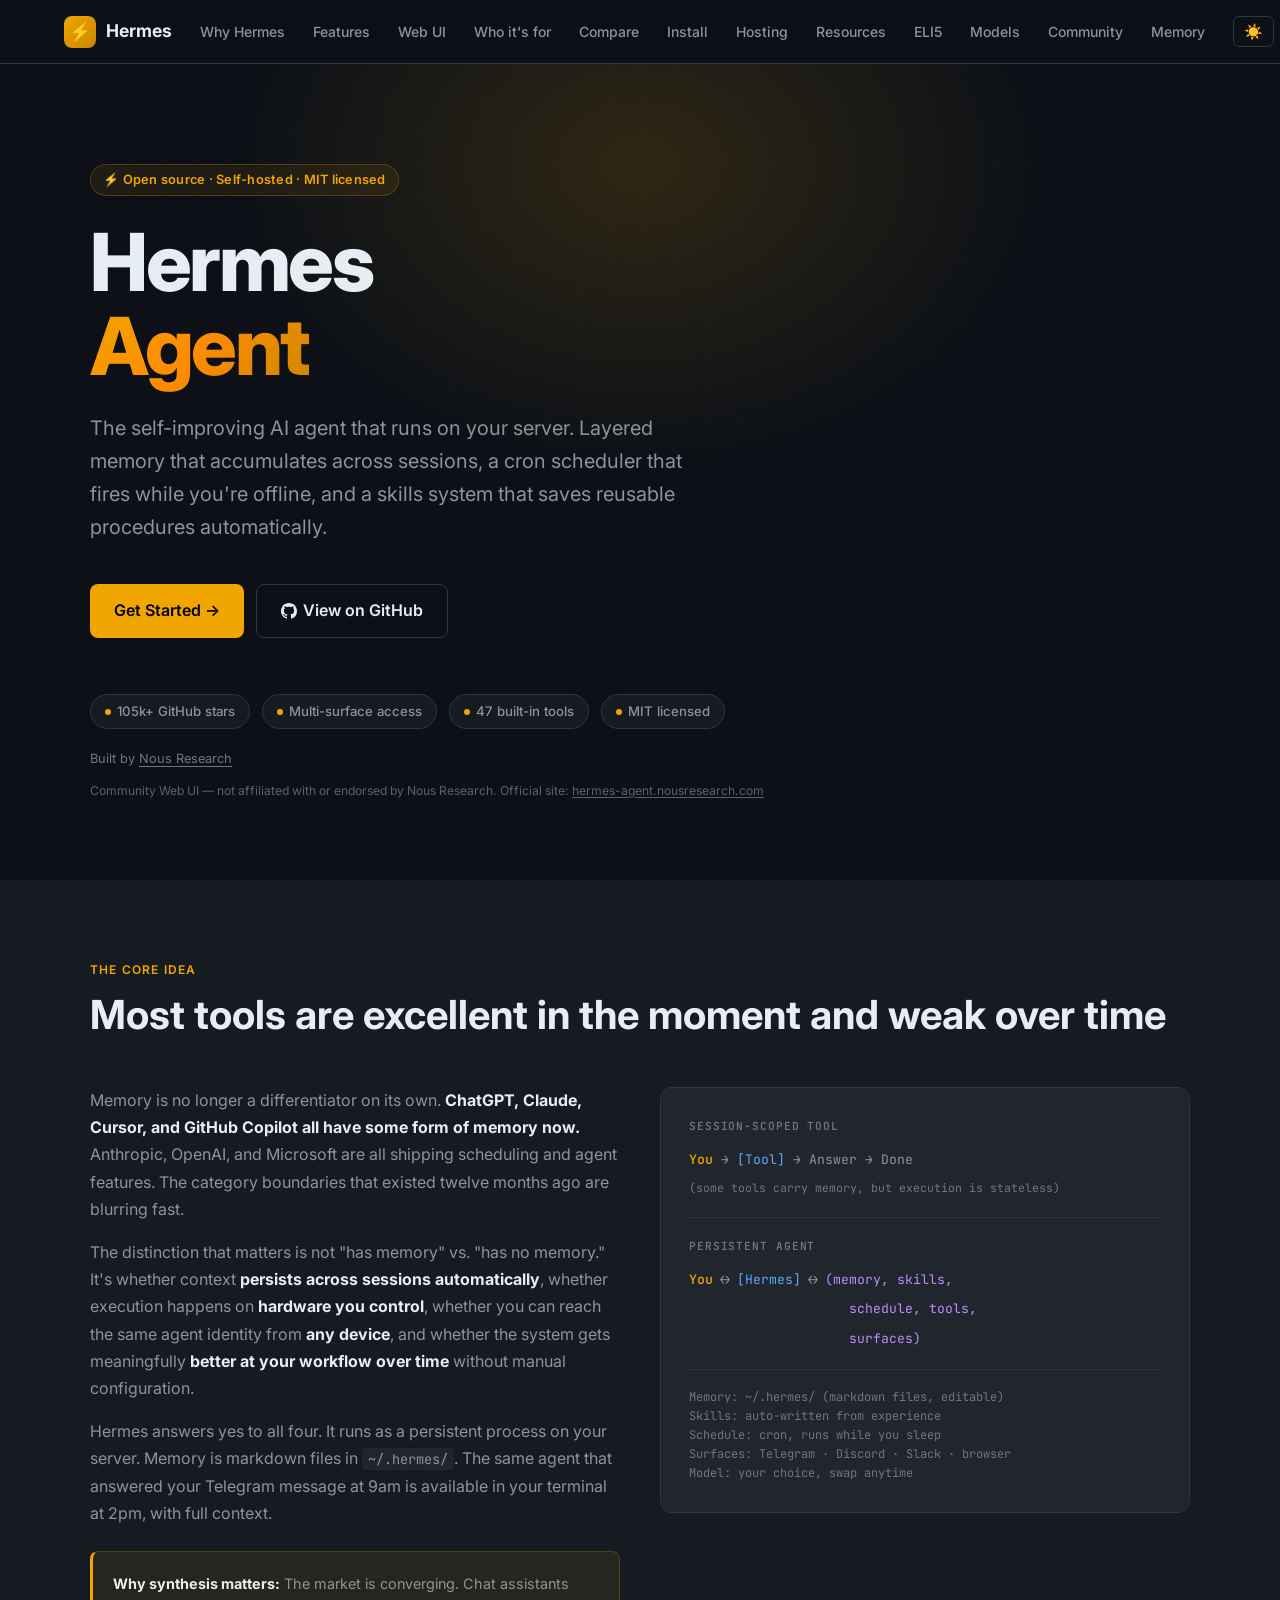
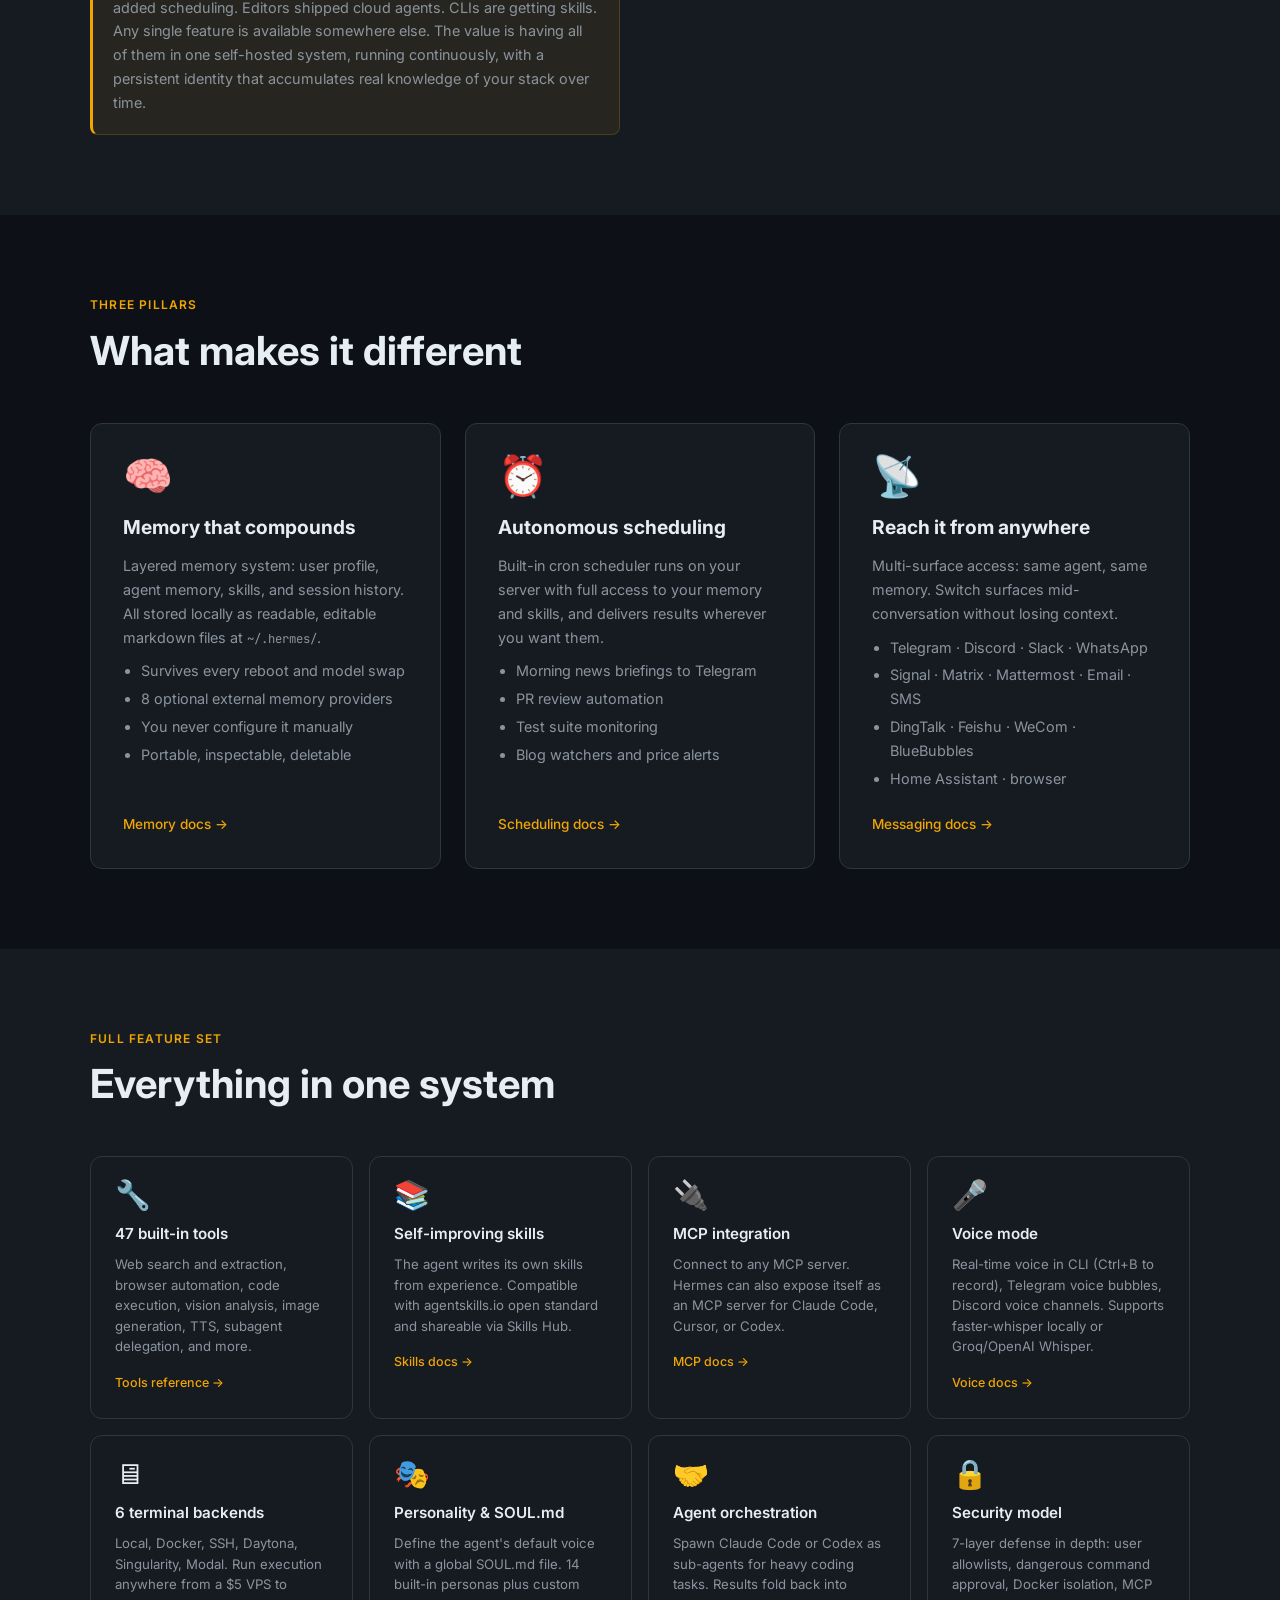
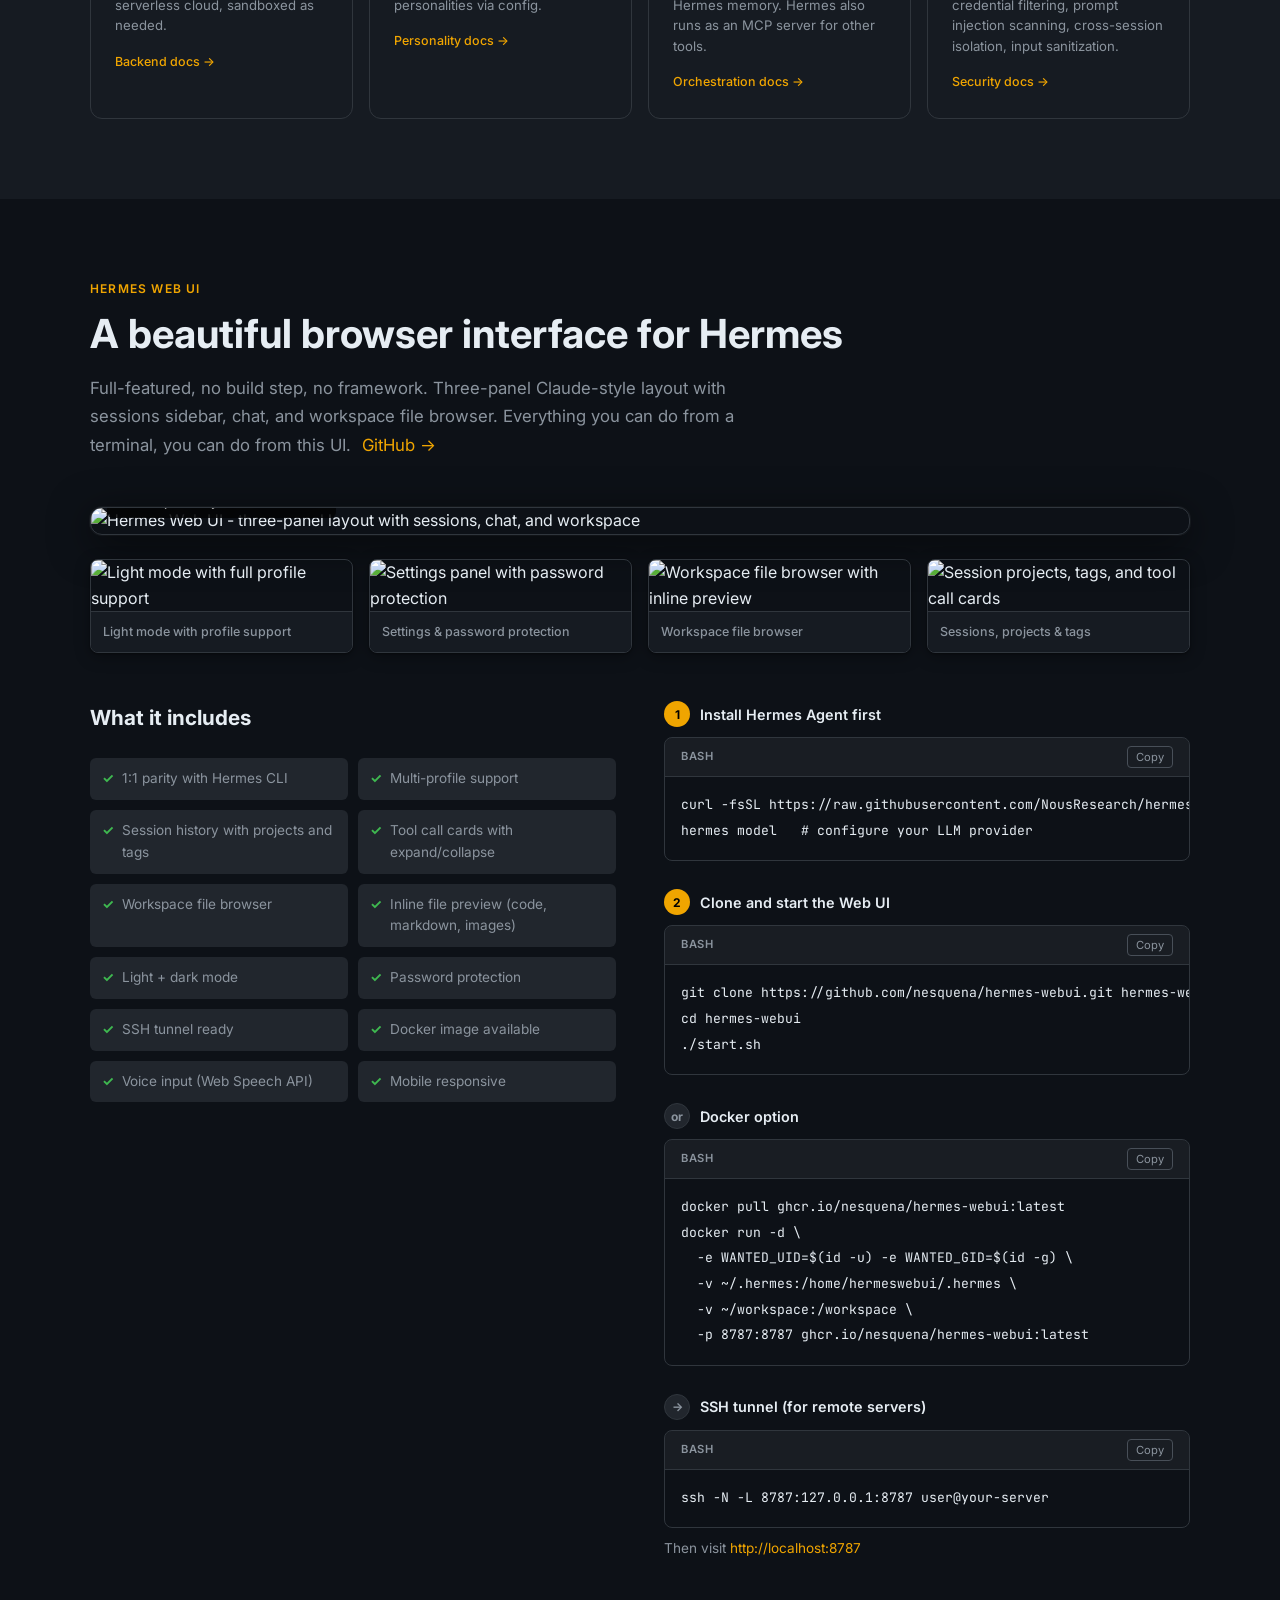
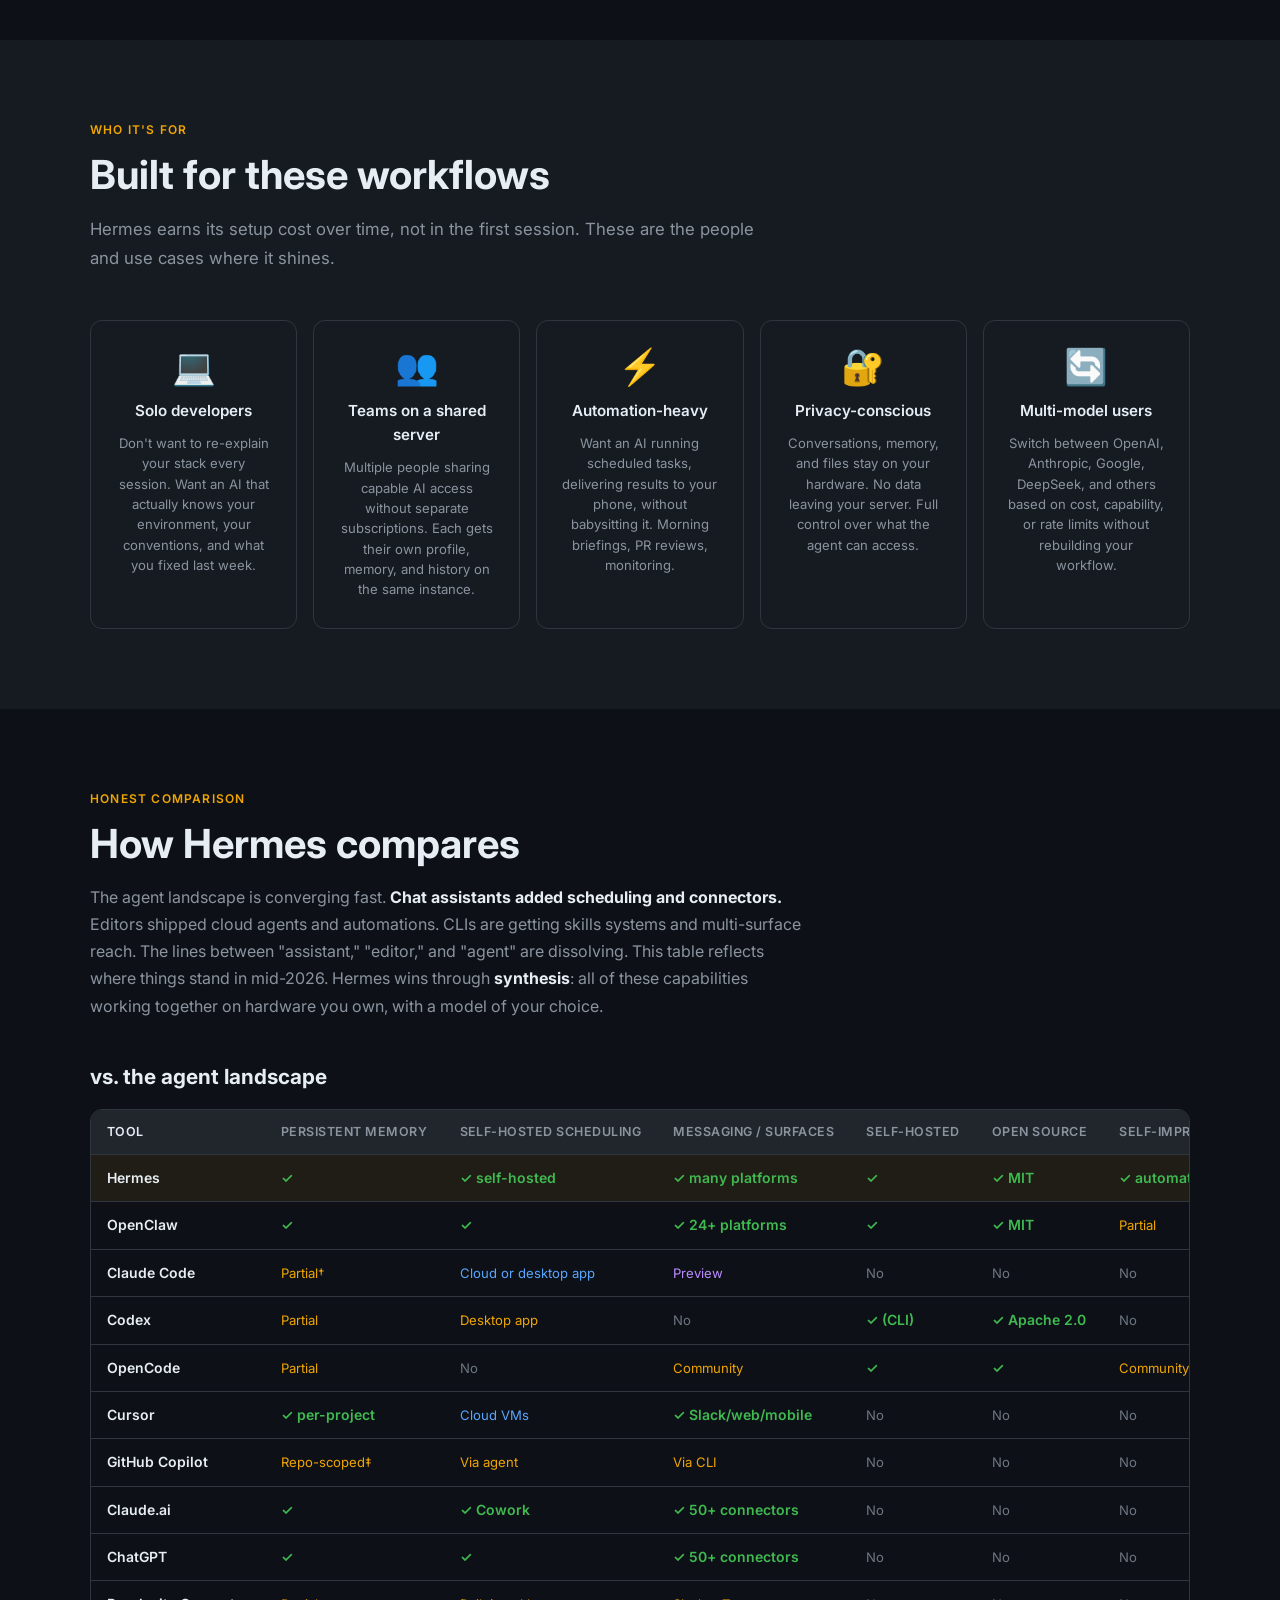
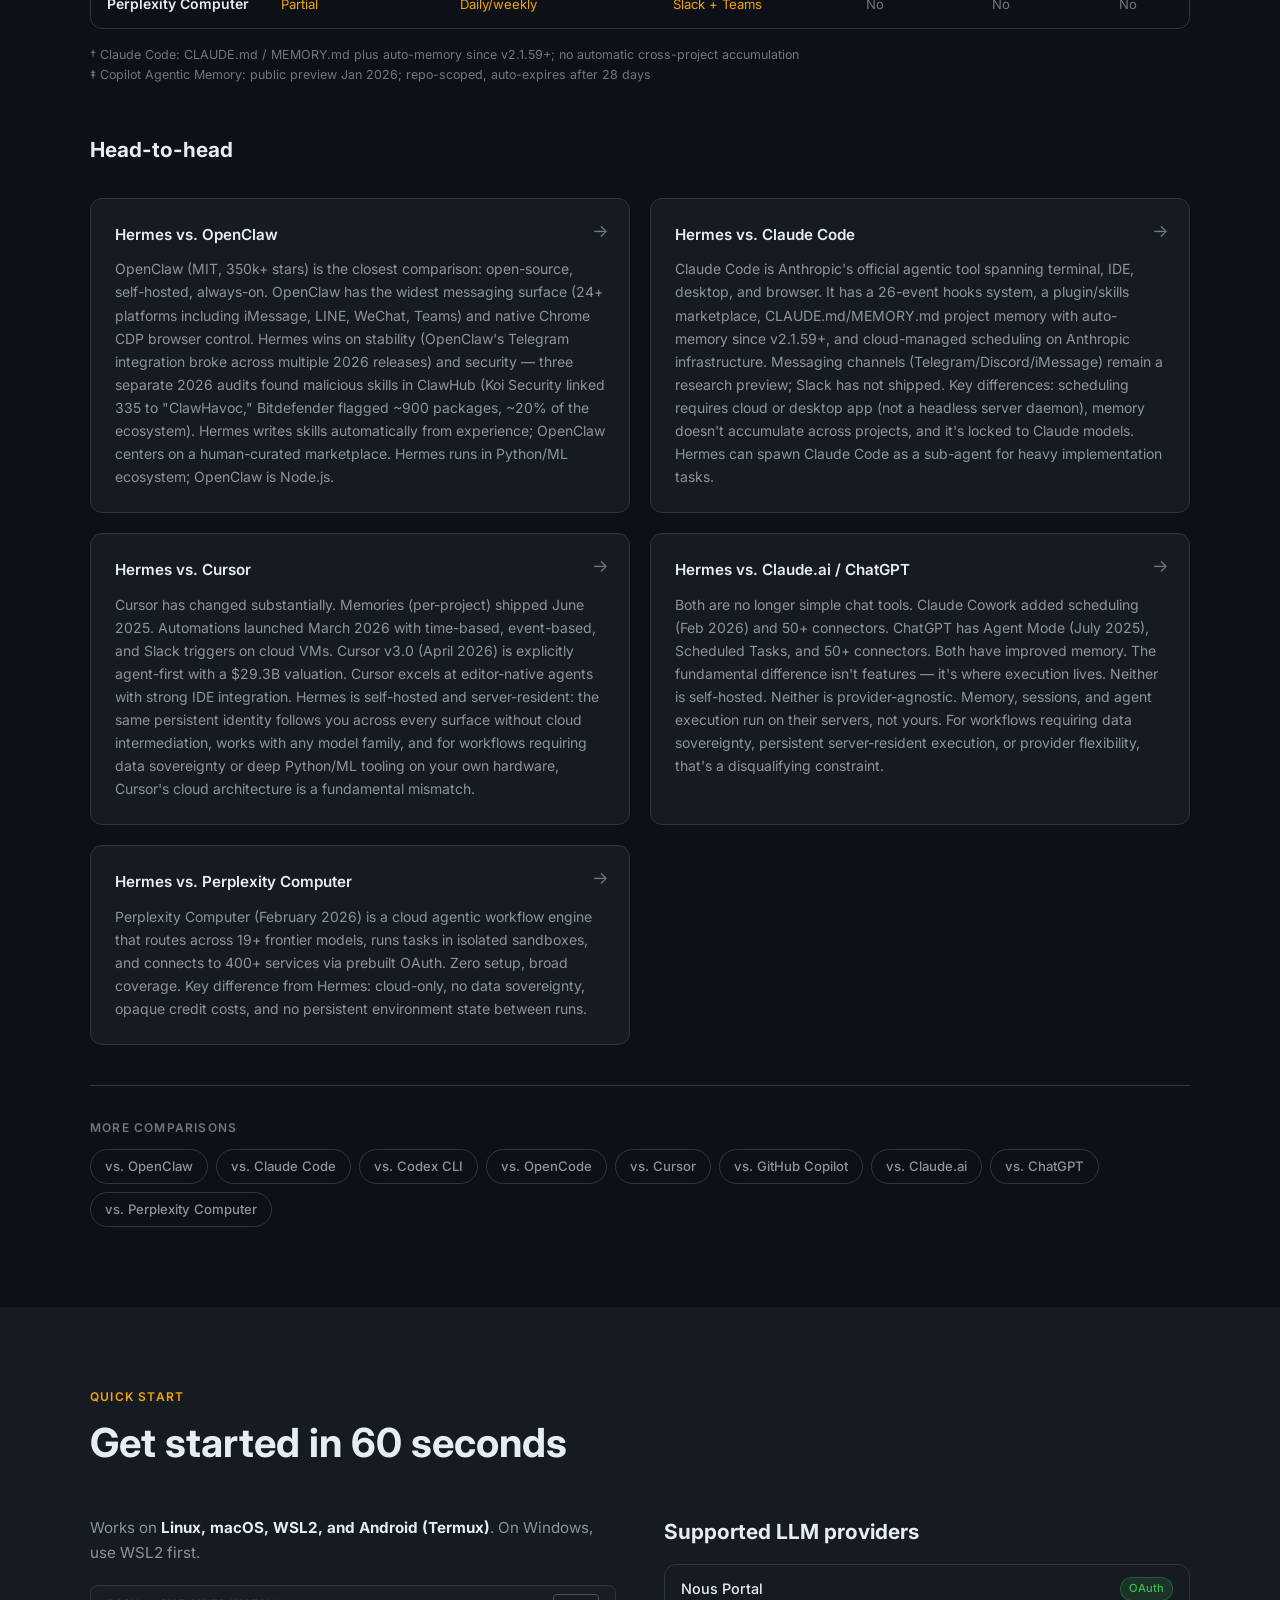
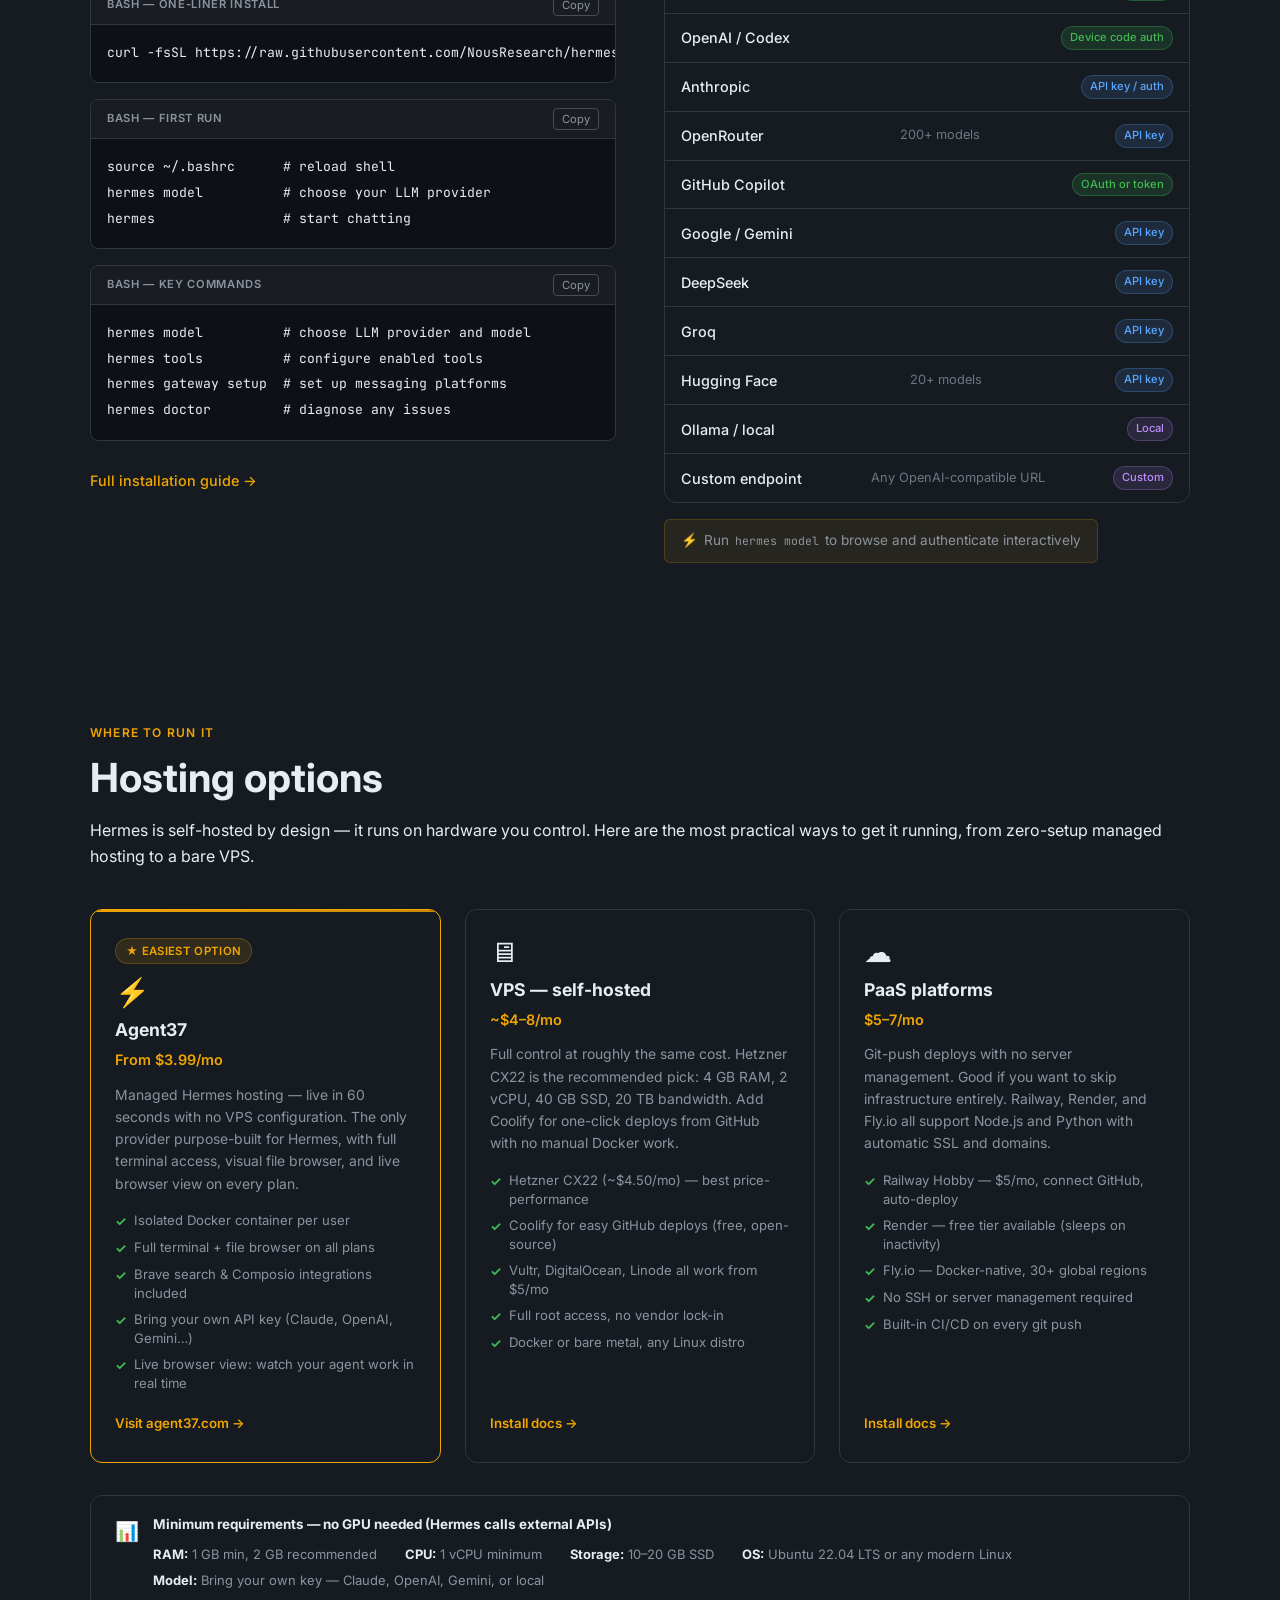
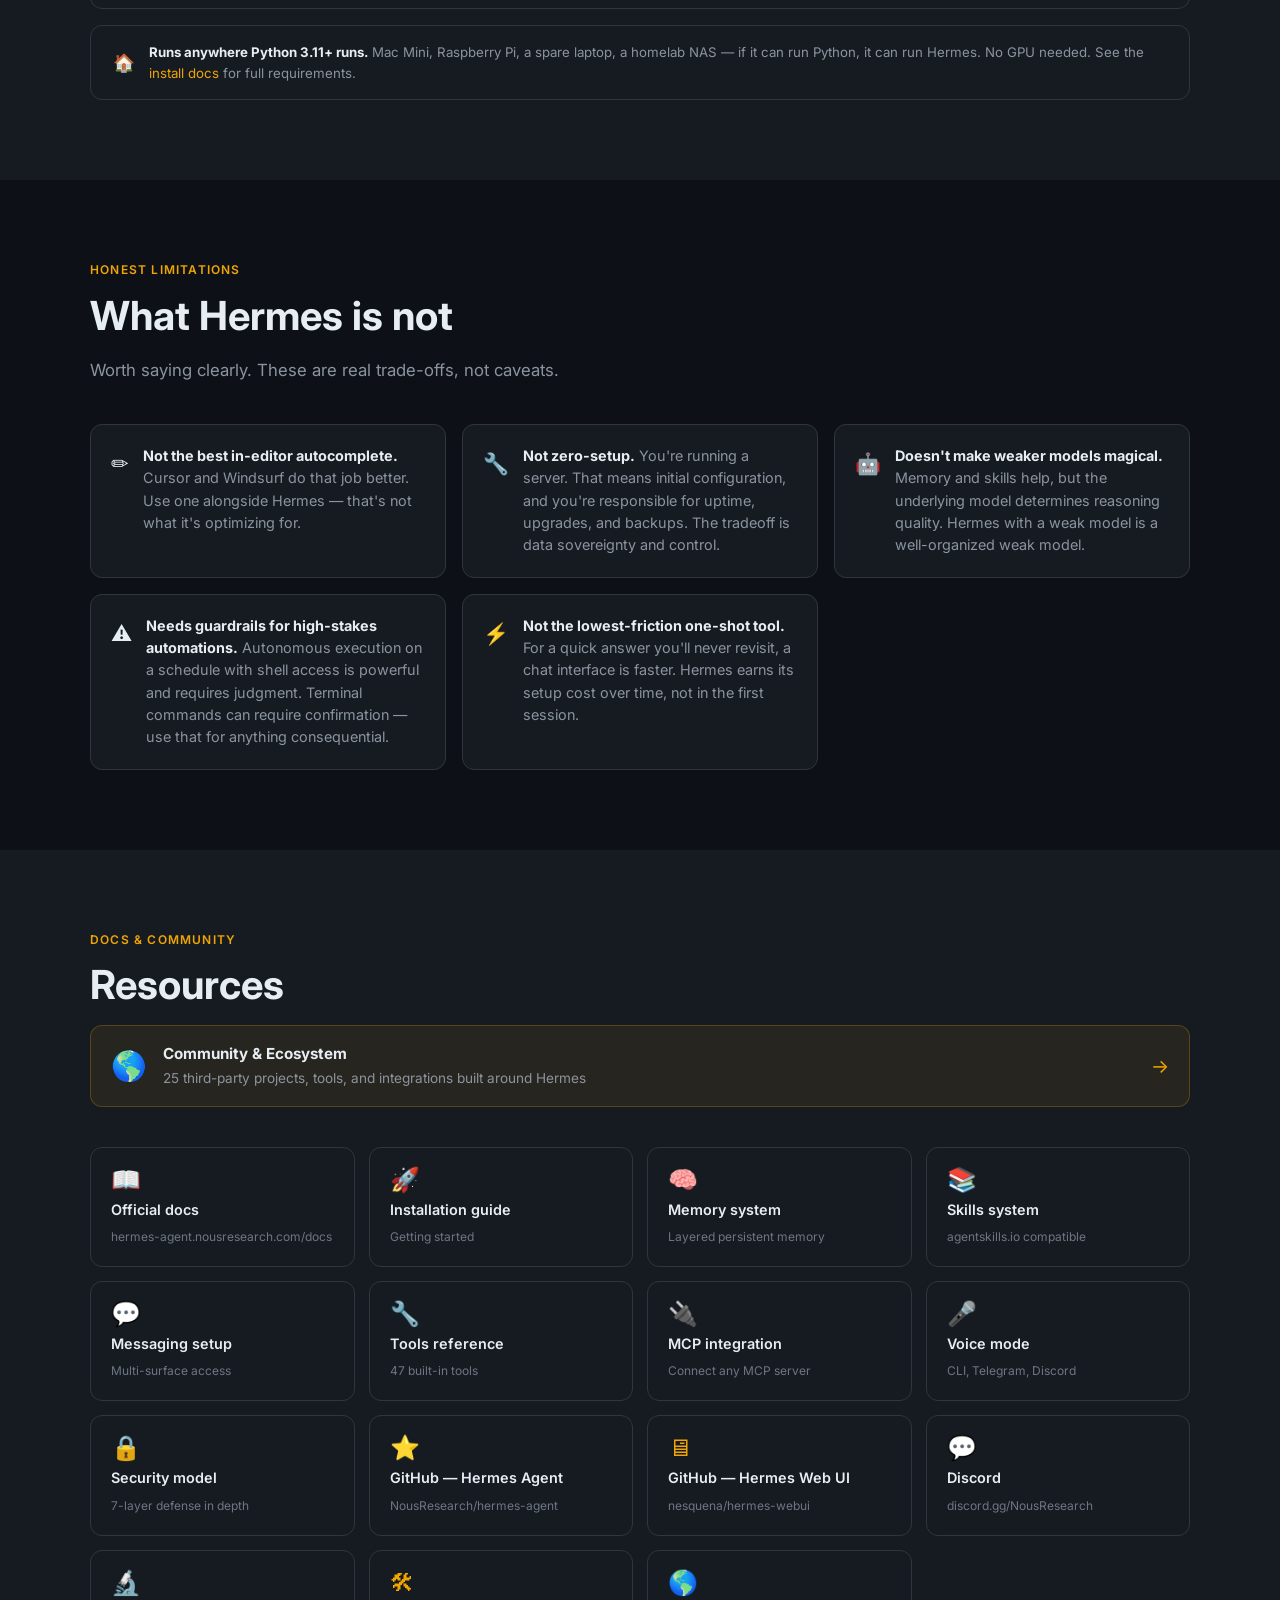
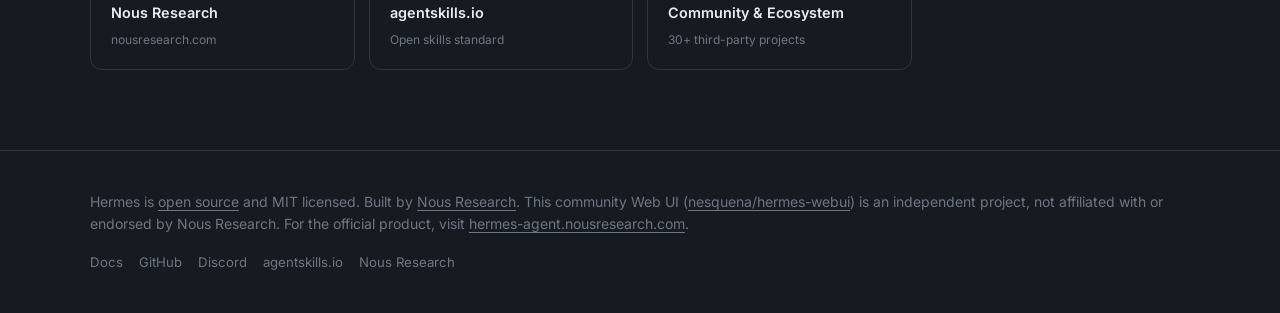
==== commit cfb48eaa: "docs(site): add Opus 4.7, update star count to 105k+, fix stale 2025→2026 meta, refresh April 20 - i" ====
--- a/index.html
+++ b/index.html
@@ -1339,6 +1339,31 @@
       color: var(--text-secondary);
     }
     .hosting-specs-list li strong { color: var(--text-primary); }
+    .hosting-anywhere {
+      margin-top: 16px;
+      padding: 16px 22px;
+      background: transparent;
+      border: 1px solid var(--border);
+      border-radius: var(--radius-lg);
+      display: flex;
+      align-items: center;
+      gap: 14px;
+      flex-wrap: wrap;
+    }
+    .hosting-anywhere-icon {
+      font-size: 1.1rem;
+      flex-shrink: 0;
+    }
+    .hosting-anywhere-text {
+      flex: 1;
+      font-size: 0.83rem;
+      color: var(--text-secondary);
+      line-height: 1.55;
+      min-width: 200px;
+    }
+    .hosting-anywhere-text strong { color: var(--text-primary); }
+    .hosting-anywhere-text a { color: var(--accent); text-decoration: none; }
+    .hosting-anywhere-text a:hover { text-decoration: underline; }
     @media (max-width: 900px) {
       .hosting-grid { grid-template-columns: 1fr; }
     }
@@ -1365,6 +1390,7 @@
       <li><a href="eli5/">ELI5</a></li>
       <li><a href="models/">Models</a></li>
       <li><a href="community/">Community</a></li>
+      <li><a href="memory/">Memory</a></li>
     </ul>
     <div class="nav-actions">
       <button class="btn-theme" id="theme-toggle" aria-label="Toggle theme" title="Toggle light/dark mode">🌙</button>
@@ -1389,6 +1415,7 @@
   <a href="eli5/" onclick="closeMobileMenu()">&#129300; ELI5</a>
   <a href="models/" onclick="closeMobileMenu()">&#129302; Models</a>
   <a href="community/" onclick="closeMobileMenu()" style="color:var(--accent)">&#127758; Community</a>
+  <a href="memory/" onclick="closeMobileMenu()" style="color:var(--accent)">&#129761; Memory</a>
   <a href="https://hermes-agent.nousresearch.com/docs/getting-started/installation" target="_blank" rel="noopener" style="color: var(--accent); margin-top: 4px;">Get started &#8594;</a>
 </div>
 
@@ -1421,7 +1448,7 @@
         </a>
       </div>
       <div class="hero-stats">
-        <span class="stat-badge"><span class="dot"></span>77k+ GitHub stars</span>
+        <span class="stat-badge"><span class="dot"></span>105k+ GitHub stars</span>
         <span class="stat-badge"><span class="dot"></span>Multi-surface access</span>
         <span class="stat-badge"><span class="dot"></span>47 built-in tools</span>
         <span class="stat-badge"><span class="dot"></span>MIT licensed</span>
@@ -2163,6 +2190,16 @@
         </div>
       </div>
 
+      <!-- Anywhere callout -->
+      <div class="hosting-anywhere">
+        <div class="hosting-anywhere-icon">&#127968;</div>
+        <p class="hosting-anywhere-text">
+          <strong>Runs anywhere Python 3.11+ runs.</strong>
+          Mac Mini, Raspberry Pi, a spare laptop, a homelab NAS &#8212; if it can run Python, it can run Hermes.
+          No GPU needed. See the <a href="https://hermes-agent.nousresearch.com/docs/getting-started/installation" target="_blank" rel="noopener">install docs</a> for full requirements.
+        </p>
+      </div>
+
     </div>
   </section>
 
